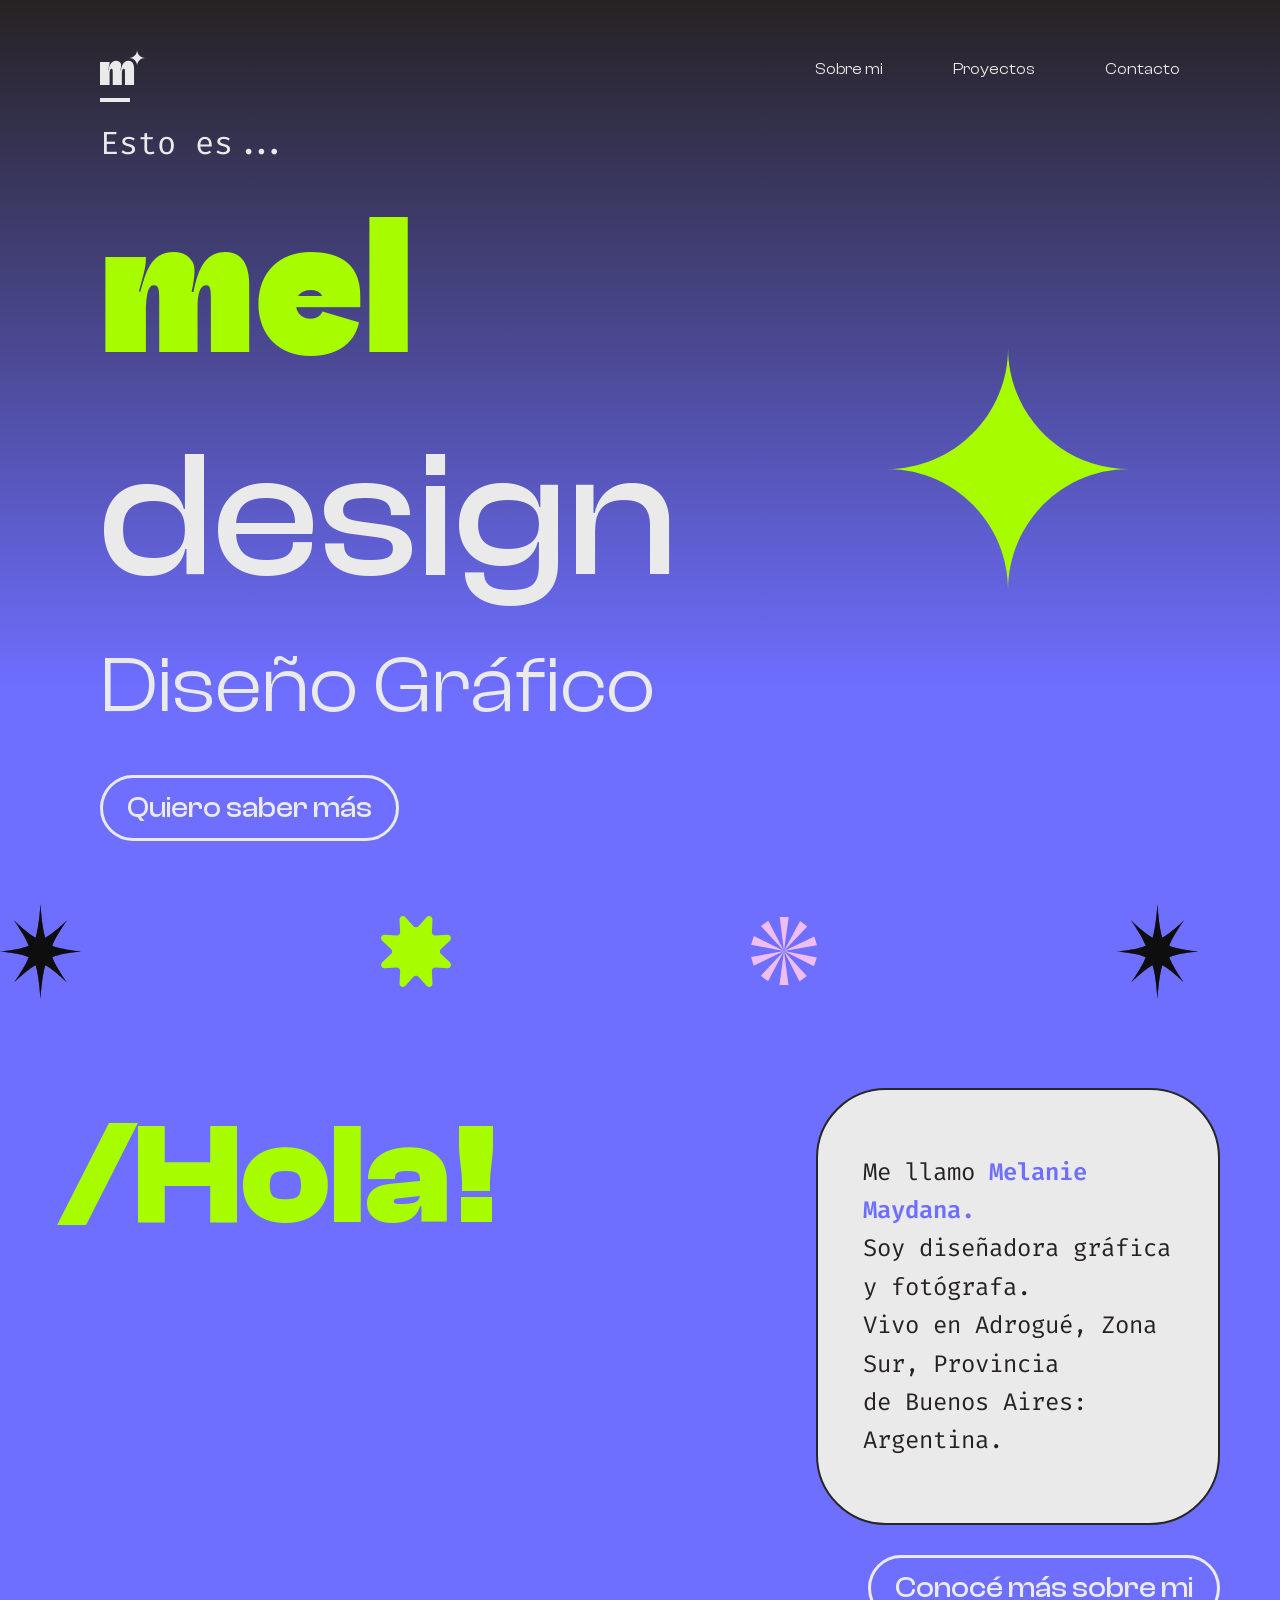
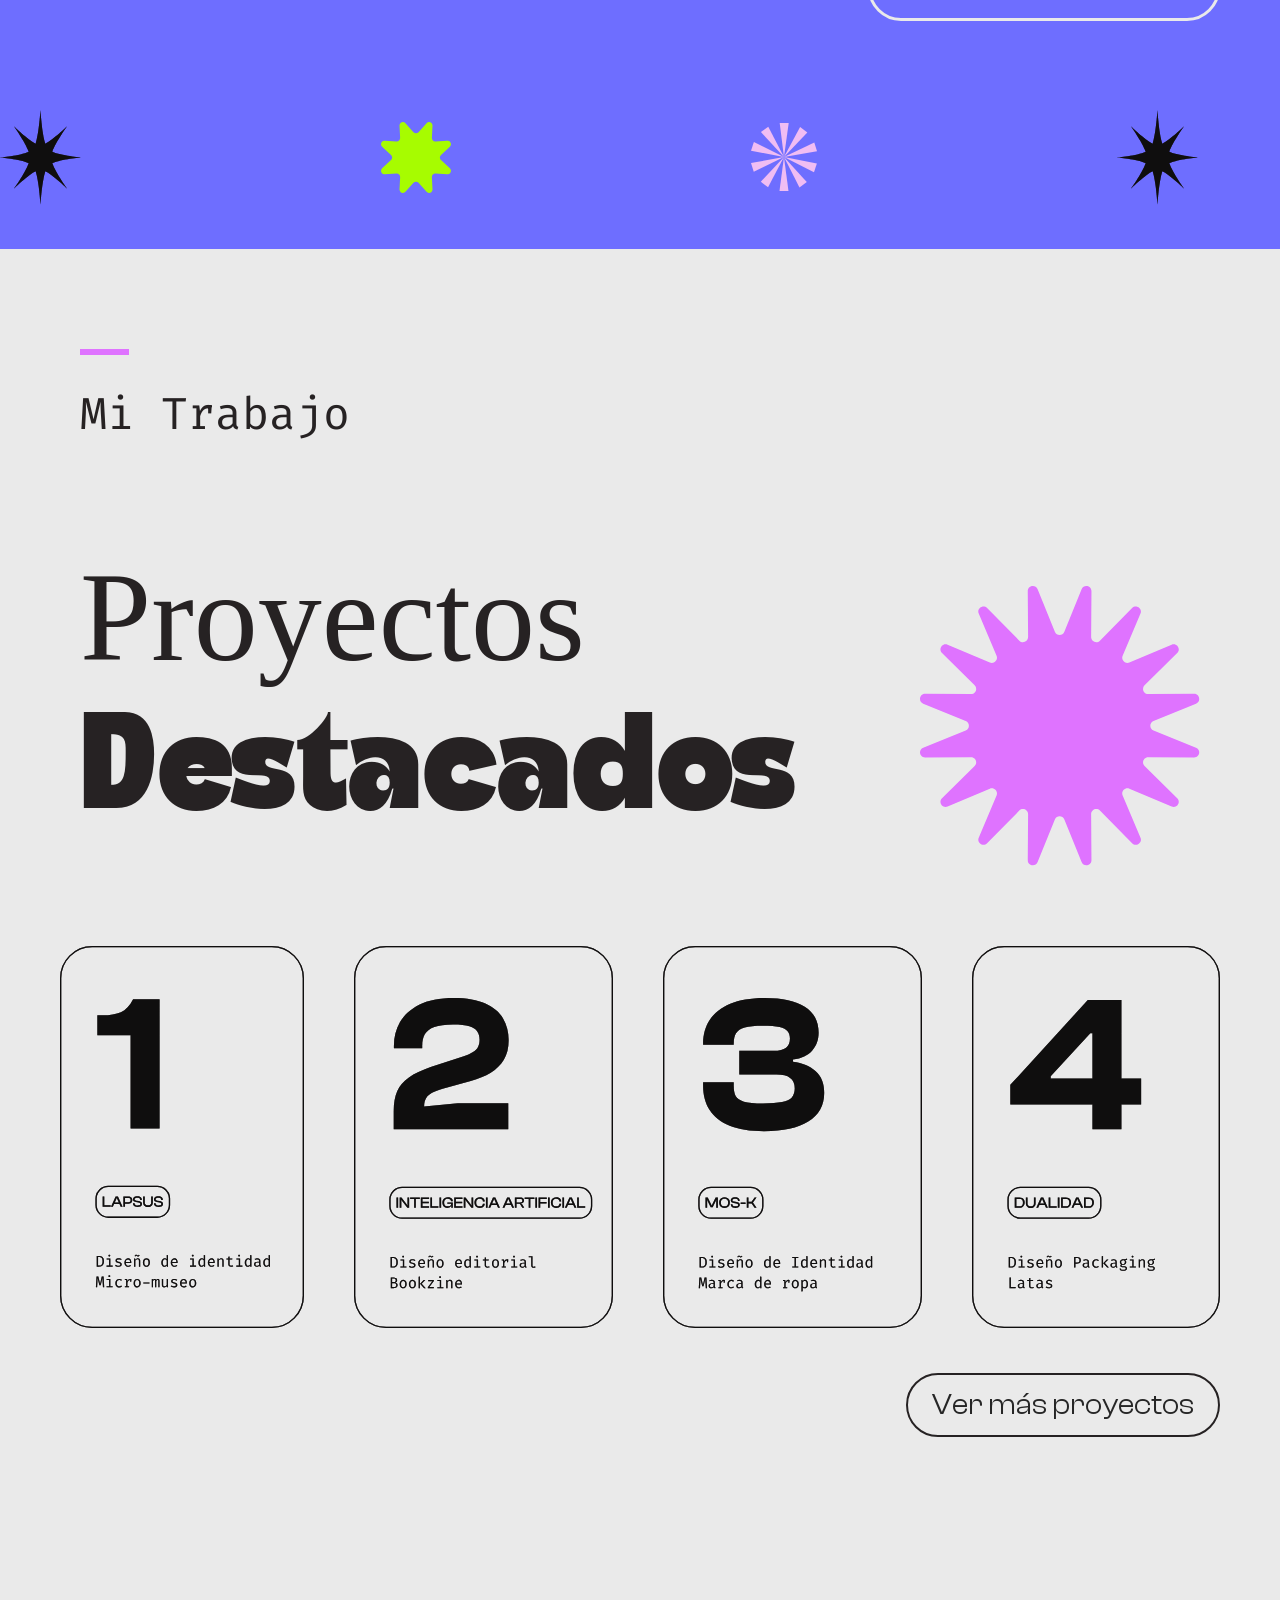
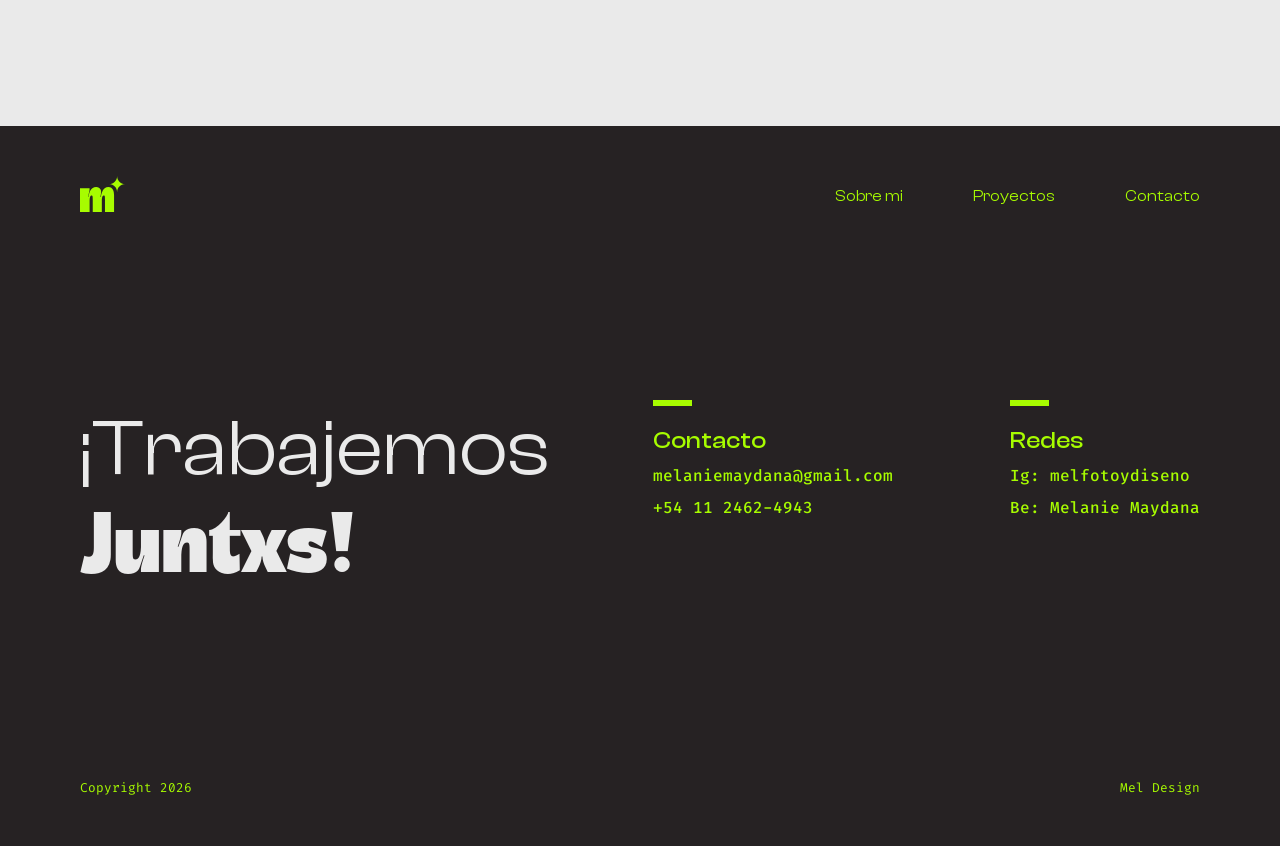
==== index.html @ 126e2e78 "proyectos html nav y hero" ====
<!DOCTYPE html>
<html>

<head>
    <meta charset="utf-8" />
    <title>Mel Design</title>
    <link rel="icon" type="image/xicon" href="img/favicon.ico">
    <link rel="stylesheet" href="estilos.css" />
    <link rel="preconnect" href="https://fonts.googleapis.com">
    <link rel="preconnect" href="https://fonts.gstatic.com" crossorigin>
    <link href="https://fonts.googleapis.com/css2?family=Fira+Code:wght@300..700&display=swap" rel="stylesheet">
    <meta name="viewport" content="width=device-width, initial-scale=1.0">

</head>

<body>

    <header>
        <!--BARRA DE NAVEGACIÓN-->
        <nav>
            <a href="index.html" class="logo">
                <img src="img/index-img/logo-mel-blanco.svg" alt="Logo Mel" width="60px" height="47px">
            </a>

            <button id="menu-hamburguesa" class="menu-hamburguesa">
                <img src="img/index-img/menu-hamburguesa.svg" alt="Abrir menú">
            </button>

            <ul class="nav-links" id="nav-links">
                <li><a href="sobre-mi.html">Sobre mi</a></li>
                <li><a href="proyectos.html">Proyectos</a></li>
                <li><a href="#">Contacto</a></li>
            </ul>
        </nav>

        <!--HERO-->
        <div class="hero">

            <div class="contenido">

                <div class="mini-line"></div>

                <p>Esto es...</p>

                <h1>
                    <span>mel</span> design
                </h1>

                <h2>Diseño Gráfico</h2>

                <a href="#presentacion" class="boton-primario">
                    Quiero saber más
                </a>

            </div>

            <img class="estrella" src="img/index-img/estrella-giratoria.svg" alt="estrella">
        </div>

    </header>

    <main>
        <!--PRESENTACIÓN-->
        <section id="presentacion">
            <!-- fila superior-->
            <div class="slider slider-top">
                <div class="slide-track">
                    <img src="img/index-img/estrella-negra.svg" alt="estrella negra" width="81px" height="95px">
                    <img src="img/index-img/estrella-verde.svg" alt="estrella verde" width="70px" height="70px">
                    <img src="img/index-img/estrella-rosa.svg" alt="estrella rosa" width="66px" height="68px">
                    <img src="img/index-img/estrella-negra.svg" alt="estrella negra" width="81px" height="95px">
                    <img src="img/index-img/estrella-verde.svg" alt="estrella verde" width="70px" height="70px">
                    <img src="img/index-img/estrella-rosa.svg" alt="estrella rosa" width="66px" height="68px">
                    <!-- duplicadas para loop infinito -->
                    <img src="img/index-img/estrella-negra.svg" alt="estrella negra" width="81px" height="95px">
                    <img src="img/index-img/estrella-verde.svg" alt="estrella verde" width="70px" height="70px">
                    <img src="img/index-img/estrella-rosa.svg" alt="estrella rosa" width="66px" height="68px">
                    <img src="img/index-img/estrella-negra.svg" alt="estrella negra" width="81px" height="95px">
                    <img src="img/index-img/estrella-verde.svg" alt="estrella verde" width="70px" height="70px">
                    <img src="img/index-img/estrella-rosa.svg" alt="estrella rosa" width="66px" height="68px">
                </div>
            </div>
            <!--CONTENIDO-->
            <div class="contenido-presentacion">

                <div class="info">
                    <h2>/Hola!</h2>
                    <p>
                        Me llamo <span>Melanie Maydana.</span><br>
                        Soy diseñadora gráfica y fotógrafa.<br>
                        Vivo en Adrogué, Zona Sur, Provincia<br>
                        de Buenos Aires: Argentina.
                    </p>
                </div>

                <a href="sobre-mi.html" class="boton-primario">Conocé más sobre mi</a>

            </div>


            <!-- fila inferior -->
            <div class="slider slider-bottom">
                <div class="slide-track">
                    <img src="img/index-img/estrella-negra.svg" alt="estrella negra" width="81px" height="95px">
                    <img src="img/index-img/estrella-verde.svg" alt="estrella verde" width="70px" height="70px">
                    <img src="img/index-img/estrella-rosa.svg" alt="estrella rosa" width="66px" height="68px">
                    <img src="img/index-img/estrella-negra.svg" alt="estrella negra" width="81px" height="95px">
                    <img src="img/index-img/estrella-verde.svg" alt="estrella verde" width="70px" height="70px">
                    <img src="img/index-img/estrella-rosa.svg" alt="estrella rosa" width="66px" height="68px">
                    <!-- duplicadas para loop infinito -->
                    <img src="img/index-img/estrella-negra.svg" alt="estrella negra" width="81px" height="95px">
                    <img src="img/index-img/estrella-verde.svg" alt="estrella verde" width="70px" height="70px">
                    <img src="img/index-img/estrella-rosa.svg" alt="estrella rosa" width="66px" height="68px">
                    <img src="img/index-img/estrella-negra.svg" alt="estrella negra" width="81px" height="95px">
                    <img src="img/index-img/estrella-verde.svg" alt="estrella verde" width="70px" height="70px">
                    <img src="img/index-img/estrella-rosa.svg" alt="estrella rosa" width="66px" height="68px">
                </div>
            </div>
        </section>

        <!--PROYECTOS DESTACADOS-->
        <section class="proyectos-destacados">
            <div class="titular">
                <div class="izquierda">
                    <div class="mi-trabajo">
                        <div class="mini-line-2"></div>
                        <p>Mi Trabajo</p>
                    </div>
                    <img src="img/index-img/estrella-rosa-oscuro.svg" class="estrella-proyectos" alt="estrella rosa oscuro">
                    <h2><span>Proyectos</span>
                        Destacados</h2>
                </div>
            </div>
        </section>


        <section class="proyectos">


            <div class="cards">
                <!-- TARJETA 1 -->
                <div class="card-1">
                    <div class="card-1-contenido">
                        <img src="img/index-img/card-1.svg" alt="proyecto 1 card" height="467">
                    </div>
                </div>


                <!-- TARJETA 2 -->
                <div class="card-2">
                    <div class="card-2-contenido">
                        <img src="img/index-img/card-2.svg" alt="proyecto 2 card" height="467">
                    </div>
                </div>


                <!-- TARJETA 3 -->
                <div class="card-3">
                    <div class="card-3-contenido">
                        <img src="img/index-img/card-3.svg" alt="proyecto 3 card" height="467">
                    </div>
                </div>


                <!-- TARJETA 4 -->
                <div class="card-4">
                    <div class="card-4-contenido">
                        <img src="img/index-img/card-4.svg" alt="proyecto 4 card" height="467">
                    </div>
                </div>
            </div>


            <a href="#" class="boton-secundario">Ver más proyectos</a>
        </section>
    </main>

    <footer>
        <div class="footer-nav">
            <a href="index.html" class="logo">
                <img src="img/footer-img/logo-mel-verde.svg" alt="Logo Mel" width="60px" height="47px">
            </a>
            <ul class="footer-nav-links">
                <li><a href="sobre-mi.html">Sobre mi</a></li>
                <li><a href="#">Proyectos</a></li>
                <li><a href="#">Contacto</a></li>
            </ul>
        </div>
        <div class="trabajemos-juntos">
            <h3>
                ¡Trabajemos <span>Juntxs!</span>
            </h3>
            <div class="contacto">
                <div class="mini-line-3"></div>
                <h4>Contacto</h4>
                <ul>
                    <li><a href="mailto:melaniemaydana@gmail.com">melaniemaydana@gmail.com</a></li>
                    <li><a href="https://wa.me/1124624943">+54 11 2462-4943</a></li>
                </ul>
            </div>
            <div class="contacto">
                <div class="mini-line-3"></div>
                <h4>Redes</h4>
                <ul>
                    <li><a href="https://instagram.com/melfotoydiseno" target="_blank">Ig: melfotoydiseno</a></li>
                    <li><a href="https://www.behance.net/melumaydana">Be: Melanie Maydana</a></li>
                </ul>
            </div>
        </div>
        <div class="copyright">
            <p>Copyright 2026</p>
            <p>Mel Design</p>
        </div>
    </footer>

    <script>
        const btnHamburguesa = document.getElementById('menu-hamburguesa');
        const navLinks = document.getElementById('nav-links');

        btnHamburguesa.addEventListener('click', () => {
            navLinks.classList.toggle('activo');
        });
    </script>
</body>
---- estilos.css ----
/*CSS Documment*/
@charset "UTF-8";

/*---AJUSTES GENERALES---*/

@font-face {
    font-family: "ClashDisplay-Extralight";
    src: url(fonts/clash-display/clash-displat-extralight.ttf) format(truetype);
    font-weight: 200;
    font-display: swap;
    font-style: normal;
}

@font-face {
    font-family: "ClashDisplay-Light";
    src: url(fonts/clash-display/clash-display-light.ttf) format(truetype);
    font-weight: 300;
    font-display: swap;
    font-style: normal;
}

@font-face {
    font-family: "ClashDisplay-Regular";
    src: url(fonts/clash-display/clash-display-regular.ttf) format(truetype);
    font-weight: 400;
    font-display: swap;
    font-style: normal;
}

@font-face {
    font-family: "ClashDisplay-Medium";
    src: url(fonts/clash-display/clash-display-medium.ttf)format(truetype);
    font-weight: 500;
    font-display: swap;
    font-style: normal;
}

@font-face {
    font-family: "ClashDisplay-Semibold";
    src: url(fonts/clash-display/clash-display-semibold.ttf) format(truetype);
    font-weight: 600;
    font-display: swap;
    font-style: normal;
}

@font-face {
    font-family: "ClashDisplay-Bold";
    src: url(fonts/clash-display/clash-display-bold.ttf) format(truetype);
    font-weight: 700;
    font-display: swap;
    font-style: normal;
}

@font-face {
    font-family: "ClashDisplay-Variable";
    src: url(fonts/clash-display/clash-display-variable.ttf) format(truetype);
    font-weight: 200 700;
    font-display: swap;
    font-style: normal;
}

@font-face {
    font-family: "Dx Lactos";
    src: url(fonts/dxlactos-regular.otf) format(opentype);
    font-weight: normal;
    font-style: normal;
}

p {
    font-family: "Fira Code", monospace;
    font-optical-sizing: auto;
    font-weight: 400;
    font-style: normal;
    font-size: 1.5rem;
}

* {
    box-sizing: border-box;
    margin: 0px;
    padding: 0px;
}

html {
    scroll-behavior: smooth;
}

img {
    max-width: 100%;
    height: auto;
}

body {
    background-color: #eaeaea;
}

/*---AJUSTES ESPECIFICOS---*/

/*---INDEX HTML---*/

/* HEADER */
header {
    background: linear-gradient(0deg, #6E6EFF 20%, #262223 100%);
    display: flex;
    flex-direction: column;
    width: 100%;
    padding: 30px 100px;
}

/* NAVBAR */

nav {
    width: 100%;
    padding: 20px 0px;
    display: flex;
    justify-content: space-between;
    align-items: center;
}

.menu-hamburguesa {
    display: none;
    background: transparent;
    border: none;
    cursor: pointer;
}

/* LOGO */
.logo img {
    width: 45px;
}

/* LINKS */
.nav-links {
    list-style: none;
    display: flex;
    justify-content: flex-end;
    align-items: center;
    gap: 70px;
}

.nav-links a {
    text-decoration: none;
    color: #EAEAEA;
    font-size: 1rem;
    font-family: 'ClashDisplay-Variable';
    font-weight: 400;
    transition: 0.3s;
}

.nav-invertido .nav-links a {
    color: #262223;
}

.nav-invertido .menu-hamburguesa img {
    filter: invert(1);
}

/* HOVER */
nav a:hover {
    color: #a7fc00;
}

.nav-invertido .nav-links a:hover {
    color: #eaeaea;
}

/* HERO */

.hero {
    width: 100%;
    height: 80vh;
    display: flex;
    justify-content: space-between;
    align-items: center;
}

/* CONTENIDO */

.contenido {
    display: flex;
    flex-direction: column;
}

/* LINEA */

.mini-line {
    width: 30px;
    height: 4px;
    background-color: #EAEAEA;
    margin-bottom: 20px;
}

/* TEXTO */

.contenido p {
    color: #EAEAEA;
    font-size: 32px;
    margin-bottom: 20px;
}

.contenido h1 {
    color: #EAEAEA;
    font-family: 'ClashDisplay-Variable';
    font-size: 11.25rem;
    font-weight: 500;
    margin-bottom: 10px;
}

.contenido h1 span {
    color: #a7fc00;
    font-family: 'Dx Lactos';
    font-size: 11.25rem;
}

.contenido h2 {
    color: #EAEAEA;
    font-family: 'ClashDisplay-Variable';
    font-weight: 400;
    font-size: 5rem;
    margin-bottom: 40px;
}

/* BOTON */

.boton-primario {
    width: fit-content;
    padding: 12px 24px;
    border: 3px solid #EAEAEA;
    border-radius: 999px;
    text-decoration: none;
    font-family: 'ClashDisplay-Variable';
    font-size: 1.8rem;
    font-weight: 500;
    color: #EAEAEA;
    transition: 0.3s;
}

.boton-primario:hover {
    background-color: #EAEAEA;
    color: #6E6EFF;
}

/* ESTRELLA */

.estrella {
    animation: girar 8s linear infinite;
    margin-right: 50px;
}

/* PRESENTACIÓN*/
#presentacion {
    height: 110vh;
    max-height: 120vh;
    min-height: 100vh;
    background: #6E6EFF;
    display: flex;
    flex-direction: column;
    align-items: center;
    justify-content: space-around;
}

/* CONTENIDO */

.contenido-presentacion {
    display: flex;
    flex-direction: column;
    align-items: flex-end;
    gap: 30px;
    padding: 0px 60px;

}


.info {
    display: flex;
    justify-content: space-between;
    gap: 35vh;
    align-items: flex-start;
}

/* HOLA */
.info h2 {
    font-family: 'ClashDisplay-Variable';
    font-size: 9rem;
    font-weight: 700;
    color: #a7fc00;
    line-height: normal;
}

/* CAJA */

.info p {
    background: #EAEAEA;
    width: fit-content;
    padding: 63px 45px;
    border: 2px solid #262626;
    border-radius: 70px;
    max-width: 655px;
    font-family: 'Fira Code', monospace;
    font-size: 1.5rem;
    line-height: 1.6;
    color: #262223;
}

.info span {
    color: #6E6EFF;
    font-weight: 600;
}

/* SLIDER INFINITO */
.slider {
    width: 100%;
    overflow: hidden;
}

.slide-track {
    display: flex;
    align-items: center;
    gap: 300px;
    width: max-content;
    animation: scroll 10s linear infinite;
}

.slider-bottom .slide-track {
    animation-direction: reverse;
}

/*PROYECTOS DESTACADOS*/
.proyectos-destacados {
    padding: 100px 80px 50px 80px;
    display: flex;
    flex-direction: column;
    gap: 103px;
}


.titular {
    width: 100%;
    display: flex;
    justify-content: space-between;
    align-items: flex-end;
    position: relative;
}

.titular img {
    animation: girar 10s linear infinite;
}

.mini-line-2 {
    width: 49px;
    height: 6px;
    background: #DF73FF;
}

.mi-trabajo p {
    color: var(--NEGRO-MEL, #262223);
    font-family: "Fira Code";
    font-size: 2.8rem;
    font-style: normal;
    font-weight: 400;
    line-height: normal;
    margin-top: 30px;
}

.izquierda {
    display: flex;
    flex-direction: column;
    justify-content: space-between;
    gap: 104px;
    align-items: flex-start;
    width: 100%;
}

.izquierda h2 {
    display: flex;
    flex-direction: column;
    color: var(--NEGRO-MEL, #262223);
    font-family: "Dx Lactos";
    font-size: 8rem;
    font-style: normal;
    font-weight: 400;
    line-height: 1.4;
}

.izquierda h2 span {
    color: var(--NEGRO-MEL, #262223);
    font-family: "Clash Display Variable";
    font-size: 8rem;
    font-style: normal;
    font-weight: 500;
    line-height: 8.75rem;
}

.estrella-proyectos {
    position: absolute;
    right: 0;
    bottom: 0;
    width: 280px;
    animation: girar 10s linear infinite;
}

.proyectos {
    display: flex;
    flex-direction: column;
    align-items: flex-end;
    padding: 30px 60px;
    gap: 41px;
    height: 90vh;
}

.cards {
    display: flex;
    justify-content: space-between;
    gap: 50px;
}

/*TARJETA 1*/

.card-1 {
    transition: 0.4s ease;
}

.card-1:hover {
    background-image: url("img/index-img/card-1-foto.png");
    transform: scale(1.05);
}

.card-1-contenido {
    transition: opacity 0.3s;
}

.card-1:hover .card-1-contenido {
    opacity: 0;
}

/*TARJETA 2*/

.card-2 {
    transition: 0.4s ease;
}

.card-2:hover {
    background-image: url("img/index-img/card-2-foto.png");
    transform: scale(1.05);
}

.card-2-contenido {
    transition: opacity 0.3s;
}

.card-2:hover .card-2-contenido {
    opacity: 0;
}

/*TARJETA 3*/

.card-3 {
    transition: 0.4s ease;
}

.card-3:hover {
    background-image: url("img/index-img/card-3-foto.png");
    transform: scale(1.05);
}

.card-3-contenido {
    transition: opacity 0.3s;
}

.card-3:hover .card-3-contenido {
    opacity: 0;
}

/*TARJETA 4*/
.card-4 {
    transition: 0.4s ease;
}

.card-4:hover {
    background-image: url("img/index-img/card-4-foto.png");
    transform: scale(1.05);
}

.card-4-contenido {
    transition: opacity 0.3s;
}

.card-4:hover .card-4-contenido {
    opacity: 0;
}


.boton-secundario {
    width: fit-content;
    padding: 12px 24px;
    border: 2px solid #262223;
    border-radius: 999px;
    text-decoration: none;
    font-family: 'ClashDisplay-Variable';
    font-size: 1.8rem;
    font-weight: 400;
    color: #262626;
    transition: 0.3;
}

.boton-secundario:hover {
    border: 2px linear-gradient(90deg, #6E6EFF 20%, #262223 100%);
    background: var(--Gradiente-botones, linear-gradient(90deg, #6E6EFF 20%, #262223 100%));
    color: #EAEAEA;
}

/*FOOTER*/

footer {
    background-color: #262223;
    display: flex;
    flex-direction: column;
    justify-content: space-between;
    height: 80vh;
    padding: 50px 80px;
}

.footer-nav {
    display: flex;
    justify-content: space-between;
    align-items: center;
}

.footer-nav-links {
    display: flex;
    justify-content: flex-end;
    align-items: center;
    gap: 70px;
    list-style: none;
}

.footer-nav-links a {
    color: var(--VERDE-MEL, #A7FC00);
    font-family: "ClashDisplay-Variable";
    font-size: 1rem;
    font-style: normal;
    font-weight: 400;
    text-decoration: none;
    transition: 0.3s;
}

.footer-nav-links a:hover {
    color: #EAEAEA;
}

.trabajemos-juntos {
    display: flex;
    justify-content: space-between;
}

.trabajemos-juntos h3 {
    color: var(--BLANCO-MEL, #EAEAEA);
    font-family: "ClashDisplay-Variable";
    font-size: 4.9795rem;
    font-style: normal;
    font-weight: 400;
    line-height: normal;
    width: 456px;
}

.trabajemos-juntos h3 span {
    font-family: "Dx Lactos"
}

.contacto {
    display: flex;
    flex-direction: column;
    align-items: flex-start;
    gap: 10px;
}

.mini-line-3 {
    width: 39px;
    height: 6px;
    background-color: #A7FC00;
    margin-bottom: 10px;
}

.contacto h4 {
    color: var(--VERDE-MEL, #A7FC00);
    font-family: "ClashDisplay-Variable";
    font-size: 1.5rem;
    font-style: normal;
    font-weight: 500;
    line-height: normal;
}

.contacto ul {
    display: flex;
    flex-direction: column;
    align-items: flex-start;
    gap: 11px;
    align-self: stretch;
    list-style: none;
}

.contacto a {
    color: var(--VERDE-MEL, #A7FC00);
    font-family: "Fira Code";
    font-size: 1rem;
    font-style: normal;
    font-weight: 500;
    line-height: normal;
    text-decoration: none;
}

.copyright {
    display: flex;
    justify-content: space-between;
    align-items: center;
}

.copyright p {
    color: #A7FC00;
    font-family: "Fira Code";
    font-size: 0.8rem;
    font-style: normal;
    font-weight: 400;
    line-height: normal;
}

/*---SOBRE MI HTML---*/

/*HERO SOBRE MI*/

.header-sobre-mi {
    background: linear-gradient(180deg, #DF73FF 0%, #EAEAEA 100%);
}

.header-sobre-mi .contenido p,
.header-sobre-mi .contenido h2 {
    color: #262223;
}

.line-oscura {
    background-color: #262223;
}

.hero-sobre-mi .contenido h2 {
    font-weight: 500;
    line-height: 1.2;
    font-size: 8rem;
}

.hero-sobre-mi .contenido h2 span {
    font-family: 'Dx Lactos', sans-serif;
    font-size: 9rem;
    color: #262223;
}

.ilustracion-gato {
    margin-right: 50px;
}

.boton-flecha {
    position: relative;
    display: inline-block;
    width: 60px;
    height: 60px;
    margin-top: 20px;
    transition: transform 0.3s ease;
}

.boton-flecha:hover {
    transform: translateY(5px);
}

.flecha-normal,
.flecha-hover {
    position: absolute;
    top: 0;
    left: 0;
    width: 100%;
    height: 100%;
    transition: opacity 0.4s ease;
}

.flecha-hover {
    opacity: 0;
}

.boton-flecha:hover .flecha-normal {
    opacity: 0;
}

.boton-flecha:hover .flecha-hover {
    opacity: 1;
}

.contenedor-gatito {
    position: relative;
    margin-right: 50px;
    width: 250px;
    height: 250px;
}

.gatito-base,
.gatito-animado {
    position: absolute;
    top: 0;
    left: 0;
    height: auto;
}

.gatito-animado {
    opacity: 0;
    animation: moverOjos 4s infinite;
}

/*ARTICULO SOBRE MI*/
.sobre-mi-detalle {
    display: flex;
    justify-content: center;
    align-items: center;
    gap: 100px;
    padding: 100px 80px;
    min-height: 100vh;
}

.texto-mel {
    display: flex;
    flex-direction: column;
    gap: 25px;
    max-width: 500px;
}

.texto-mel p {
    font-size: 1.3rem;
    line-height: 1.6;
    color: #262223;
}

.datos-importantes span {
    color: #6E6EFF;
    font-weight: 700;
}

/*SLIDER PERFIL PROFESIONAL*/

.cinta-perfil-profesional {
    background-color: #262223;
    width: 100%;
    padding: 30px 0;
    overflow: hidden;
    display: flex;
    white-space: nowrap;
}

.cinta-track {
    display: flex;
    animation: desplazamientoCinta 15s linear infinite;
}

.cinta-contenido {
    display: flex;
    align-items: center;
    gap: 40px;
    padding-right: 40px;
}

.cinta-contenido h3 {
    font-family: 'ClashDisplay-Bold', sans-serif;
    font-size: 3rem;
    color: #EAEAEA;
    margin: 0;
}


.cinta-contenido img {
    animation: girar 5s linear infinite;
}

/*DESPLEGABLES*/

.seccion-cv {
    width: 100%;
    display: flex;
    flex-direction: column;
    border-top: 2px solid #262223;
}

.bg-verde {
    background-color: #A7FC00;
}

.bg-rosa {
    background-color: #E6A8FF;
}

.bg-violeta {
    background-color: #6E6EFF;
}

.acordeon-item {
    border-bottom: 2px solid #262223;
    overflow: hidden;
}

.acordeon-summary {
    display: flex;
    justify-content: space-between;
    align-items: center;
    padding: 40px 90px;
    cursor: pointer;
}

.acordeon-summary h3 {
    font-family: 'ClashDisplay-Variable', sans-serif;
    font-size: 3rem;
    font-weight: 600;
    color: #262223;
    margin: 0;
}

.icono-acordeon {
    font-family: 'ClashDisplay-Variable', sans-serif;
    font-size: 3rem;
    font-weight: 500;
    color: #262223;
    transition: transform 0.3s ease;
}

.acordeon-details {
    max-height: 0;
    padding: 0 100px;
    opacity: 0;
    transition: max-height 0.4s ease, padding 0.4s ease, opacity 0.4s ease;
    font-family: 'Fira Code', monospace;
    color: #262223;
}

.acordeon-item.activo .acordeon-details {
    max-height: 800px;
    padding-bottom: 60px;
    opacity: 1;
}

.acordeon-item.activo .icono-acordeon {
    transform: rotate(45deg);
}

.cv-entrada {
    display: flex;
    gap: 60px;
    margin-bottom: 40px;
}

.cv-entrada:last-child {
    margin-bottom: 0;
}

.cv-fecha {
    font-weight: 600;
    font-size: 1.1rem;
    min-width: 150px;
}

.cv-info {
    max-width: 600px;
}

.cv-info h4 {
    font-weight: 700;
    font-size: 1.3rem;
    margin-bottom: 10px;
}

.cv-info p {
    font-size: 1rem;
    margin-bottom: 15px;
    line-height: 1.4;
}

.cv-info ul {
    list-style-type: none;
    padding-left: 0;
}

.cv-info ul li {
    font-size: 1rem;
    margin-bottom: 8px;
    position: relative;
    padding-left: 15px;
}

.cv-info ul li::before {
    content: "•";
    position: absolute;
    left: 0;
}

.acordeon-details .herramientas {
    list-style: none;
    display: flex;
    gap: 20px;
}

/*FRASE*/
.frase {
    display: flex;
    justify-content: space-between;
    height: 60vh;
    padding: 80px 100px;
    align-items: center;
    gap: 320px;
    align-self: stretch;
}

.frase p {
    color: #262223;
    font-family: "ClashDisplay-Variable";
    font-size: 2rem;
    font-style: normal;
    font-weight: 400;
    line-height: normal;
}

.frase p strong {
    color: var(--VIOLETA-MEL, #6E6EFF);
    font-family: "ClashDisplay-Variable";
    font-size: 2rem;
    font-style: normal;
    font-weight: 700;
    line-height: normal;
}

/*---PROYECTOS HTML---*/
.header-proyectos {
    background: linear-gradient(180deg, var(--VERDE-MEL, #A7FC00) 0%, #EAEAEA 60.47%);
}

.header-proyectos .contenido p,
.header-proyectos .contenido h2 {
    color: #262223;
}

.hero-proyectos .contenido h2 {
    font-weight: 500;
    line-height: 1.1;
    font-size: 8rem;
}

.hero-proyectos .contenido h2 span {
    font-family: 'Dx Lactos', sans-serif;
    font-size: 8rem;
    color: #262223;
}

.estrella-hero-proyectos {
    position: absolute;
    right: 10%;
    top: 50%;
    transform: translateY(-50%) scale(1); 
    width: 200px;
    z-index: 1;
    animation: pulsarSuave 2s ease-in-out infinite; 
}


/*---ANIMACION---*/

@keyframes scroll {

    from {
        transform: translateX(0);
    }

    to {
        transform: translateX(-50%);
    }
}


@keyframes girar {

    from {
        transform: rotate(0deg);
    }

    to {
        transform: rotate(360deg);
    }
}

@keyframes moverOjos {
    0% {
        opacity: 0;
    }

    40% {
        opacity: 0;
    }

    45% {
        opacity: 1;
    }

    85% {
        opacity: 1;
    }

    90% {
        opacity: 0;
    }

    100% {
        opacity: 0;
    }
}

@keyframes desplazamientoCinta {
    0% {
        transform: translateX(0);
    }

    100% {
        transform: translateX(-50%);
    }
}

@keyframes pulsarSuave {
    0% {
        transform: translateY(-50%) scale(1);
    }
    50% {
        transform: translateY(-50%) scale(1.2);
    }
    100% {
        transform: translateY(-50%) scale(1);
    }
}

/* RESPONSIVE */

@media screen and (max-width: 500px) {

    /* HEADER & NAV */
    header {
        padding: 20px 20px;
    }

    .menu-hamburguesa {
        display: block;
        position: relative;
        z-index: 2000;
    }

    .nav-links {
        display: none;
        flex-direction: column;
        justify-content: flex-end;
        align-items: flex-end;
        position: fixed;
        top: 0px;
        left: 0;
        width: 100vw;
        height: 100vh;
        background-color: #a7fc00;
        padding: 60px 40px;
        gap: 15px;
        z-index: 1000;
        border-bottom: 2px solid #6E6EFF;
    }

    .nav-links.activo {
        display: flex;
    }

    .nav-links li {
        list-style: none;
    }

    .nav-links a {
        color: #262223;
        font-family: 'ClashDisplay-Bold', sans-serif;
        font-size: 2rem;
        text-decoration: none;
        line-height: 1;
        transition: 0.3s;
    }

    .hero {
        flex-direction: column;
        height: auto;
        margin-top: 40px;
        position: relative;
    }

    .contenido {
        width: 100%;
        align-items: flex-start;
    }

    .mini-line {
        margin-bottom: 15px;
    }

    .contenido p {
        font-size: 1.2rem;
    }

    .contenido h1 {
        font-size: 7rem;
        line-height: 0.9;
        margin-top: 130px;
        margin-bottom: 20px;
    }

    .contenido h1 span {
        font-size: 7rem;
        display: block;
    }

    .contenido h2 {
        font-size: 3rem;
        margin-bottom: 30px;
    }


    .estrella {
        position: absolute;
        top: 60px;
        left: 0;
        width: 110px;
        margin-right: 0;
    }

    /* PRESENTACIÓN */
    #presentacion {
        height: auto;
        min-height: 100vh;
        padding: 50px 0;
        gap: 40px;
    }

    .contenido-presentacion {
        padding: 0px 20px;
        gap: 30px;
        align-items: flex-end;
        width: 100%;
    }

    .info {
        flex-direction: column;
        gap: 20px;
        width: 100%;
        align-items: center;
    }

    .info h2 {
        font-size: 6rem;
        line-height: 0.9;
    }

    .info p {
        width: 390px;
        padding: 25px 20px;
        font-size: 1rem;
        border-radius: 30px;
    }

    .boton-primario {
        font-size: 1.125rem;
        padding: 8px 20px;
        border-width: 3px;
    }

    .slide-track {
        gap: 150px;
    }

    .slide-track img {
        height: 50px;
        width: auto;
    }

    /*PROYECTOS DESTACADOS*/
    .proyectos-destacados {
        padding: 60px 20px 20px 20px;
        gap: 60px;
    }

    .titular {
        display: flex;
        flex-direction: column;
        align-items: flex-start;
    }

    .izquierda {
        gap: 15px;
    }

    .mi-trabajo p {
        font-size: 1.2rem;
        margin-top: 15px;
        margin-bottom: 5px;
    }

    .izquierda h2,
    .izquierda h2 span {
        font-size: 3.8rem;
        line-height: 4.5rem;
    }

    .estrella-proyectos {
        position: static;
        width: 110px;
        margin: 10px 0;
    }


    .proyectos {
        height: auto;
        padding: 0 0 50px 20px;
        gap: 40px;
        align-items: flex-end;
    }

    .cards {
        display: flex;
        justify-content: flex-start;
        overflow-x: auto;
        gap: 20px;
        padding-right: 20px;
        scroll-snap-type: x mandatory;
        scrollbar-width: none;
    }

    .card-1-contenido img {
        height: 467px;
    }

    .card-2-contenido img {
        height: 467px;
    }

    .card-3-contenido img {
        height: 467px;
    }

    .card-4-contenido img {
        height: 467px;
    }

    .card-1,
    .card-2,
    .card-3,
    .card-4 {
        min-width: 75%;
        scroll-snap-align: center;
        transform: none;
    }

    .proyectos .boton-secundario {
        margin-right: 20px;
        font-size: 1rem;
        padding: 8px 20px;
    }


    /*FOOTER*/
    footer {
        height: auto;
        padding: 60px 20px 40px 20px;
        gap: 60px;
    }

    .footer-nav {
        flex-direction: column;
        align-items: flex-start;
        gap: 40px;
    }

    .footer-nav-links {
        flex-direction: column;
        align-items: flex-start;
        gap: 20px;
    }

    .footer-nav-links a {
        font-size: 1.2rem;
    }

    .trabajemos-juntos {
        flex-direction: column;
        gap: 50px;
    }

    .trabajemos-juntos h3 {
        width: 100%;
        font-size: 3.5rem;
        line-height: 1.2;
        display: flex;
        flex-direction: column;
    }

    .contacto {
        gap: 15px;
    }

    .contacto ul {
        gap: 15px;
    }

    .contacto a {
        font-size: 0.9rem;
    }

    .copyright {
        flex-direction: column;
        align-items: flex-start;
        margin-top: 20px;
    }

}
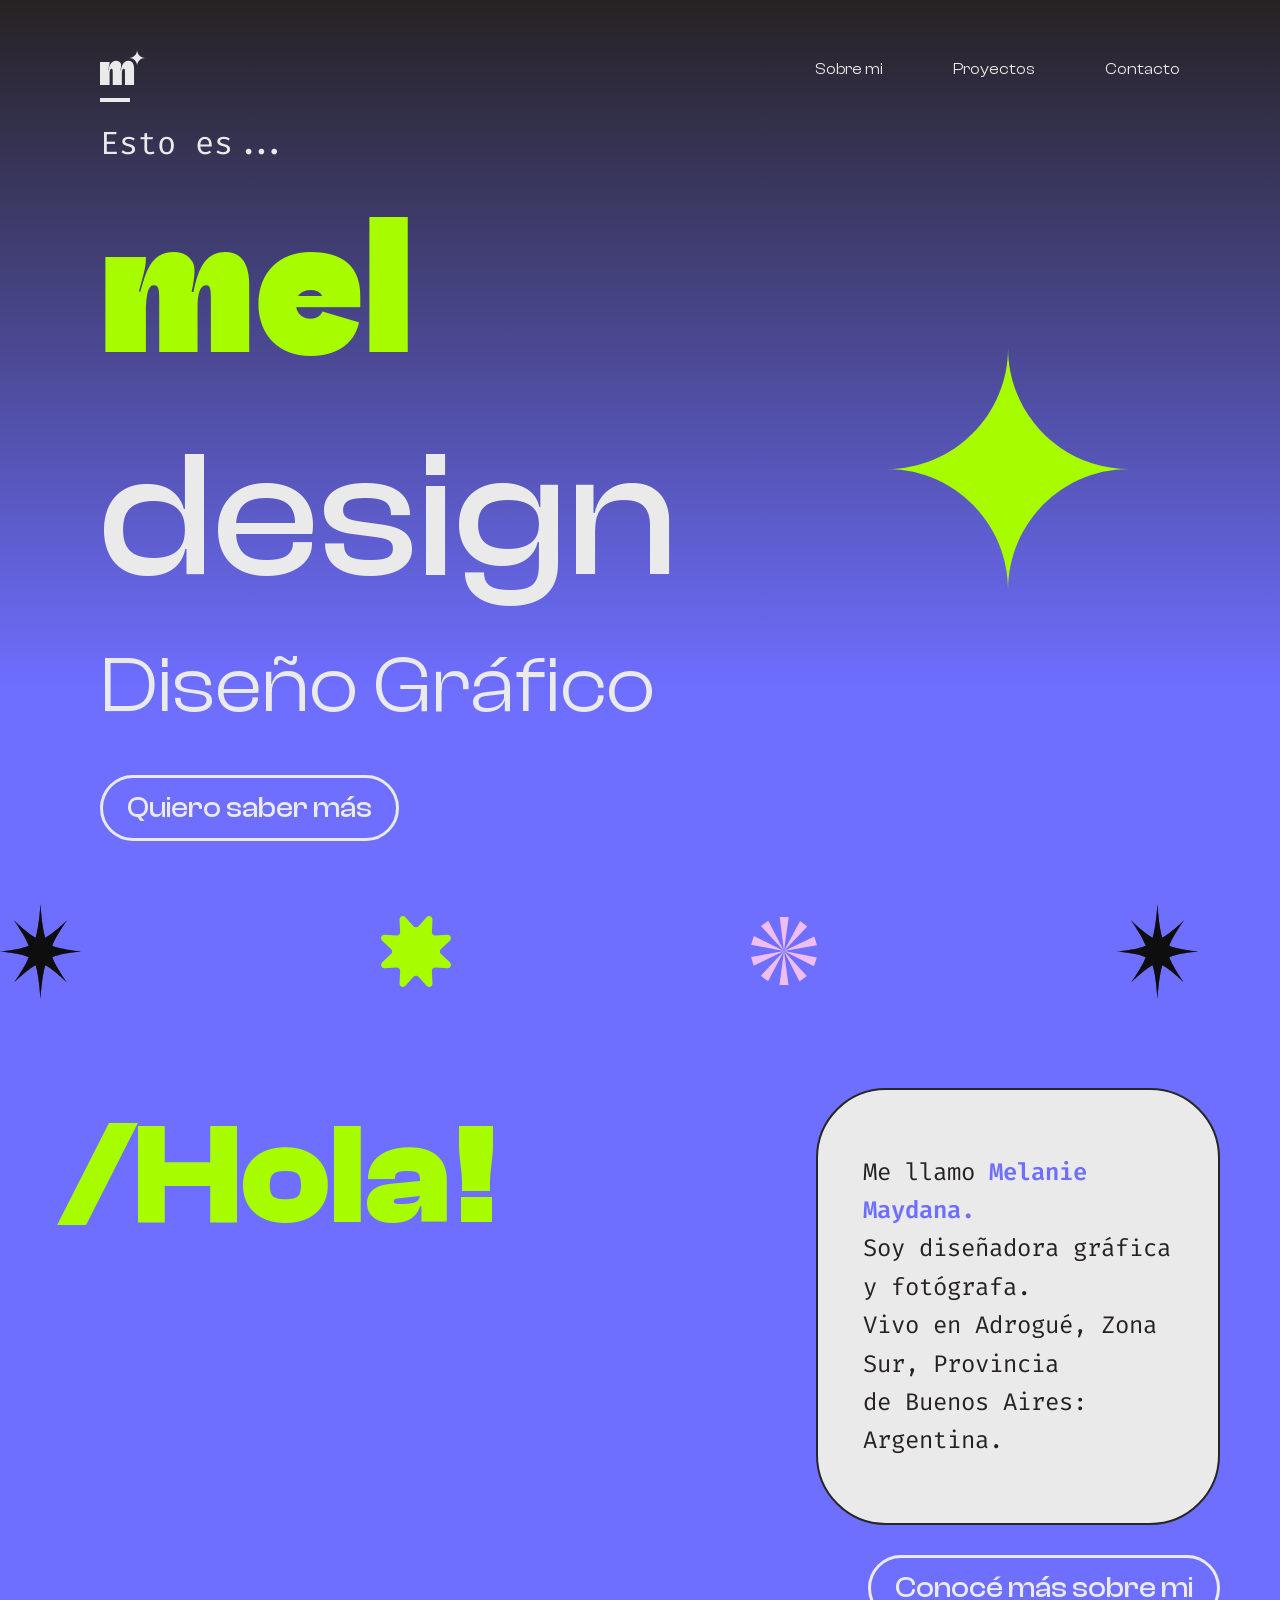
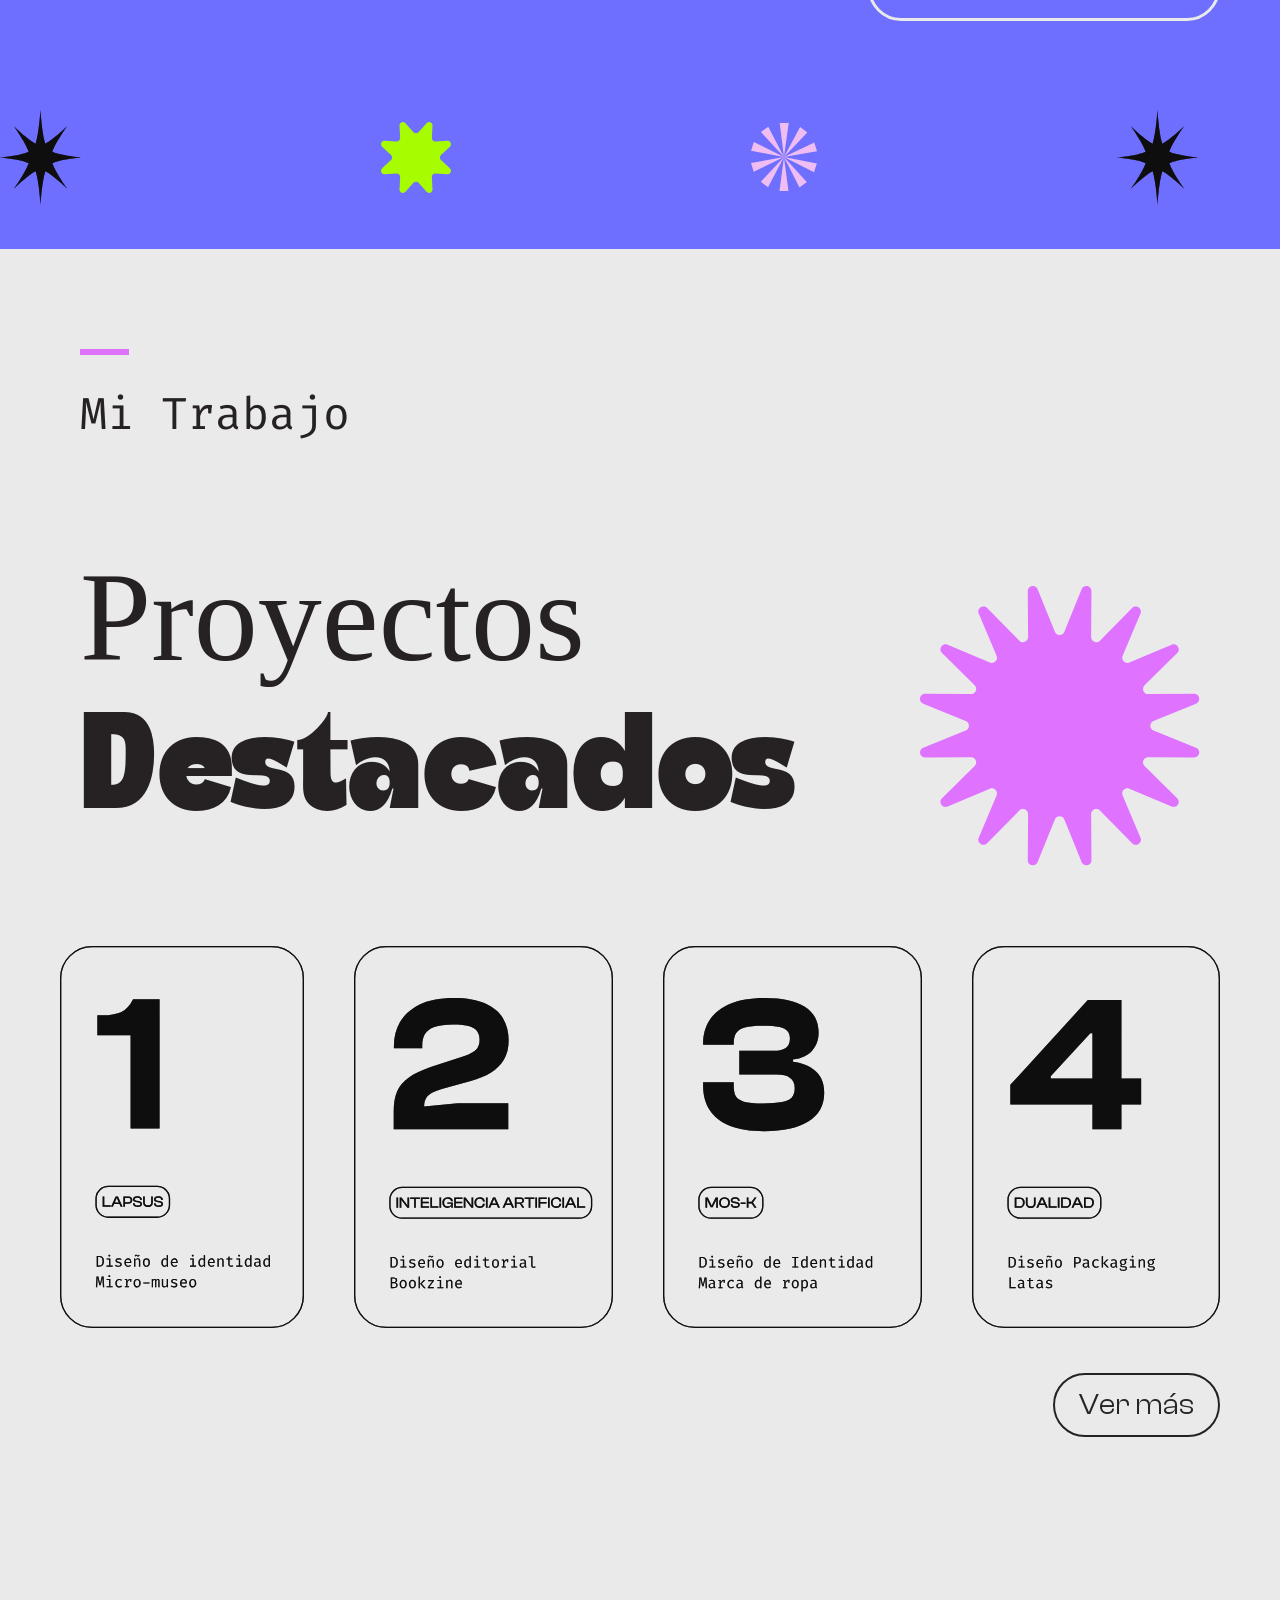
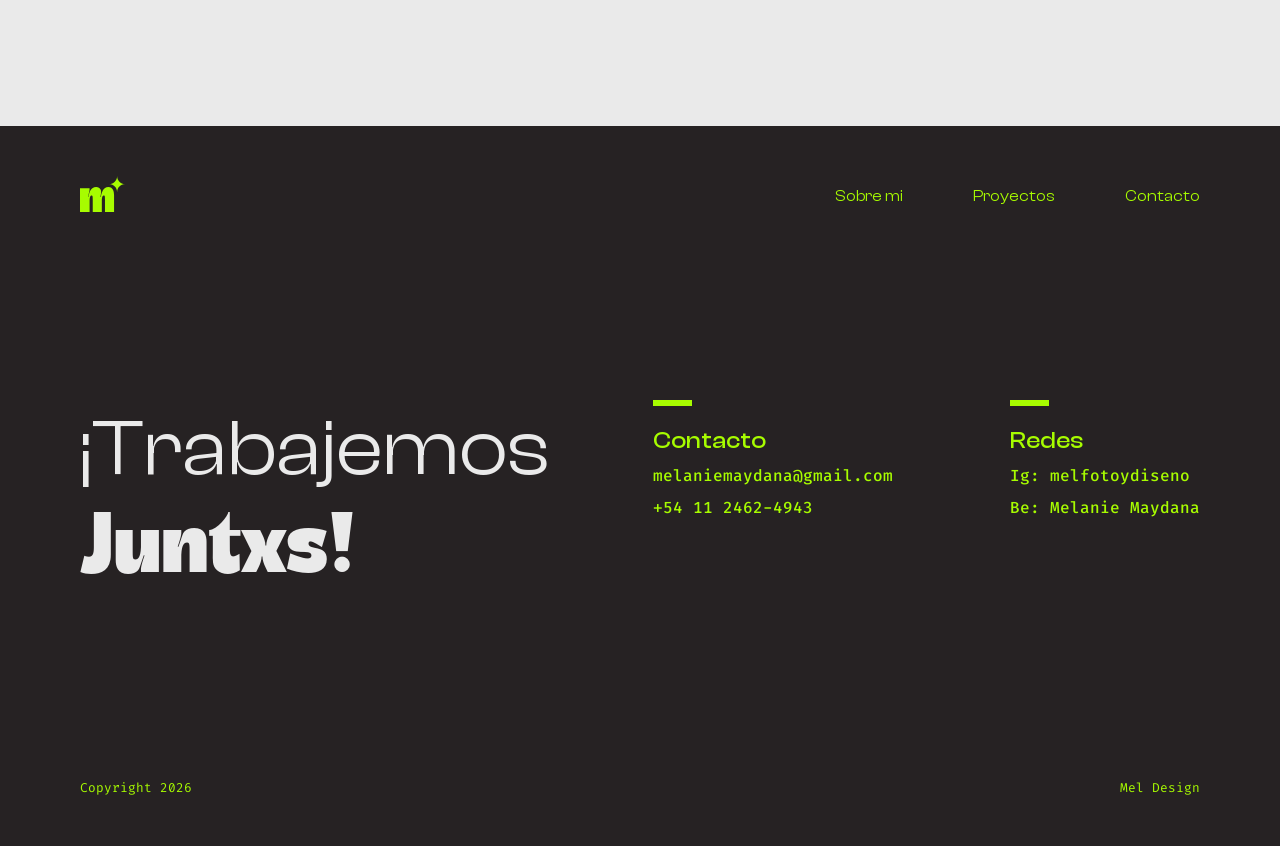
==== commit 660b7aaf: "algunos proyectos" ====
--- a/index.html
+++ b/index.html
@@ -171,7 +171,7 @@
             </div>
 
 
-            <a href="#" class="boton-secundario">Ver más proyectos</a>
+            <a href="#" class="boton-secundario">Ver más</a>
         </section>
     </main>
 
--- a/estilos.css
+++ b/estilos.css
@@ -929,6 +929,8 @@
 }
 
 /*---PROYECTOS HTML---*/
+
+/*NAV Y HERO*/
 .header-proyectos {
     background: linear-gradient(180deg, var(--VERDE-MEL, #A7FC00) 0%, #EAEAEA 60.47%);
 }
@@ -958,6 +960,103 @@
     width: 200px;
     z-index: 1;
     animation: pulsarSuave 2s ease-in-out infinite; 
+}
+
+/*GALERIA DE PROYECTOS*/
+.lista-proyectos {
+    padding: 80px 100px;
+    background-color: #EAEAEA;
+    display: flex;
+    flex-direction: column;
+    gap: 80px;
+}
+
+.proyecto-item {
+    display: flex;
+    flex-direction: column;
+    gap: 30px;
+}
+
+.proyecto-encabezado {
+    display: flex;
+    justify-content: space-between;
+    align-items: flex-end;
+}
+
+.proyecto-titulo {
+    font-family: 'ClashDisplay-Variable', sans-serif;
+    font-size: 5rem;
+    font-weight: 500;
+    color: #262223;
+    margin: 0;
+    line-height: 1;
+}
+
+.proyecto-titulo span {
+    font-weight: 300;
+    margin-right: 15px;
+}
+
+
+.proyecto-tag {
+    font-family: 'ClashDisplay-Variable', sans-serif;
+    font-size: 1.2rem;
+    font-weight: 600;
+    color: #262223;
+    padding: 8px 25px;
+    border-radius: 999px;
+    border: 2px solid #262223;
+}
+
+
+.proyecto-imagen-contenedor {
+    position: relative;
+    width: 100%;
+    border-radius: 40px;
+    overflow: hidden;
+    cursor: pointer;
+    border: 2px solid #262223;
+}
+
+.imagen-estatica,
+.imagen-gif {
+    width: 100%;
+    height: 700px;
+    display: block;
+    object-fit: cover;
+    transition: opacity 0.4s ease;
+}
+
+.imagen-gif {
+    position: absolute;
+    top: 0;
+    left: 0;
+    height: 100%;
+    opacity: 0;
+}
+
+.proyecto-imagen-contenedor.activo .imagen-estatica {
+    opacity: 0;
+}
+
+.proyecto-imagen-contenedor.activo .imagen-gif {
+    opacity: 1;
+}
+
+
+.proyecto-descripcion {
+    font-family: 'Fira Code', monospace;
+    font-size: 1.2rem;
+    color: #262223;
+    max-width: 100%;
+    line-height: 1.5;
+}
+
+.separador-linea {
+    width: 100%;
+    height: 2px;
+    background-color: #262223;
+    margin-top: 20px;
 }
 
 
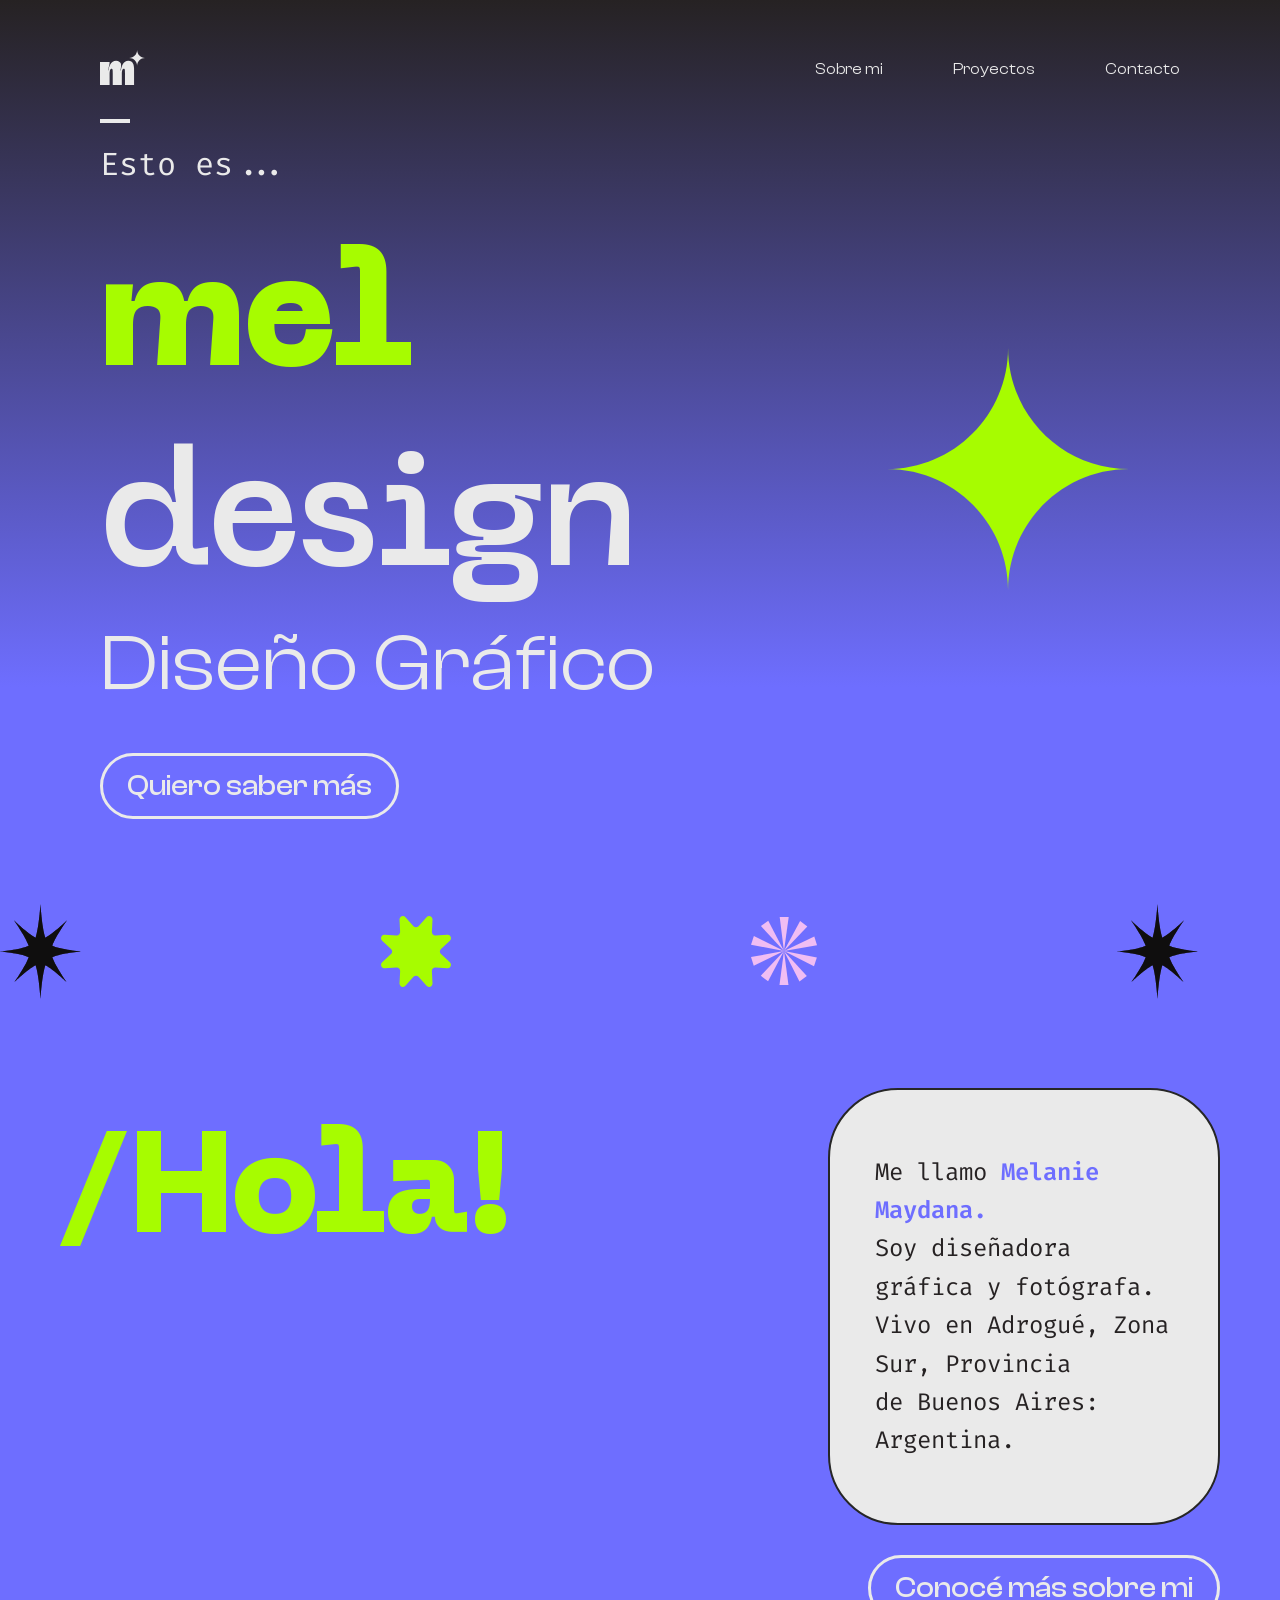
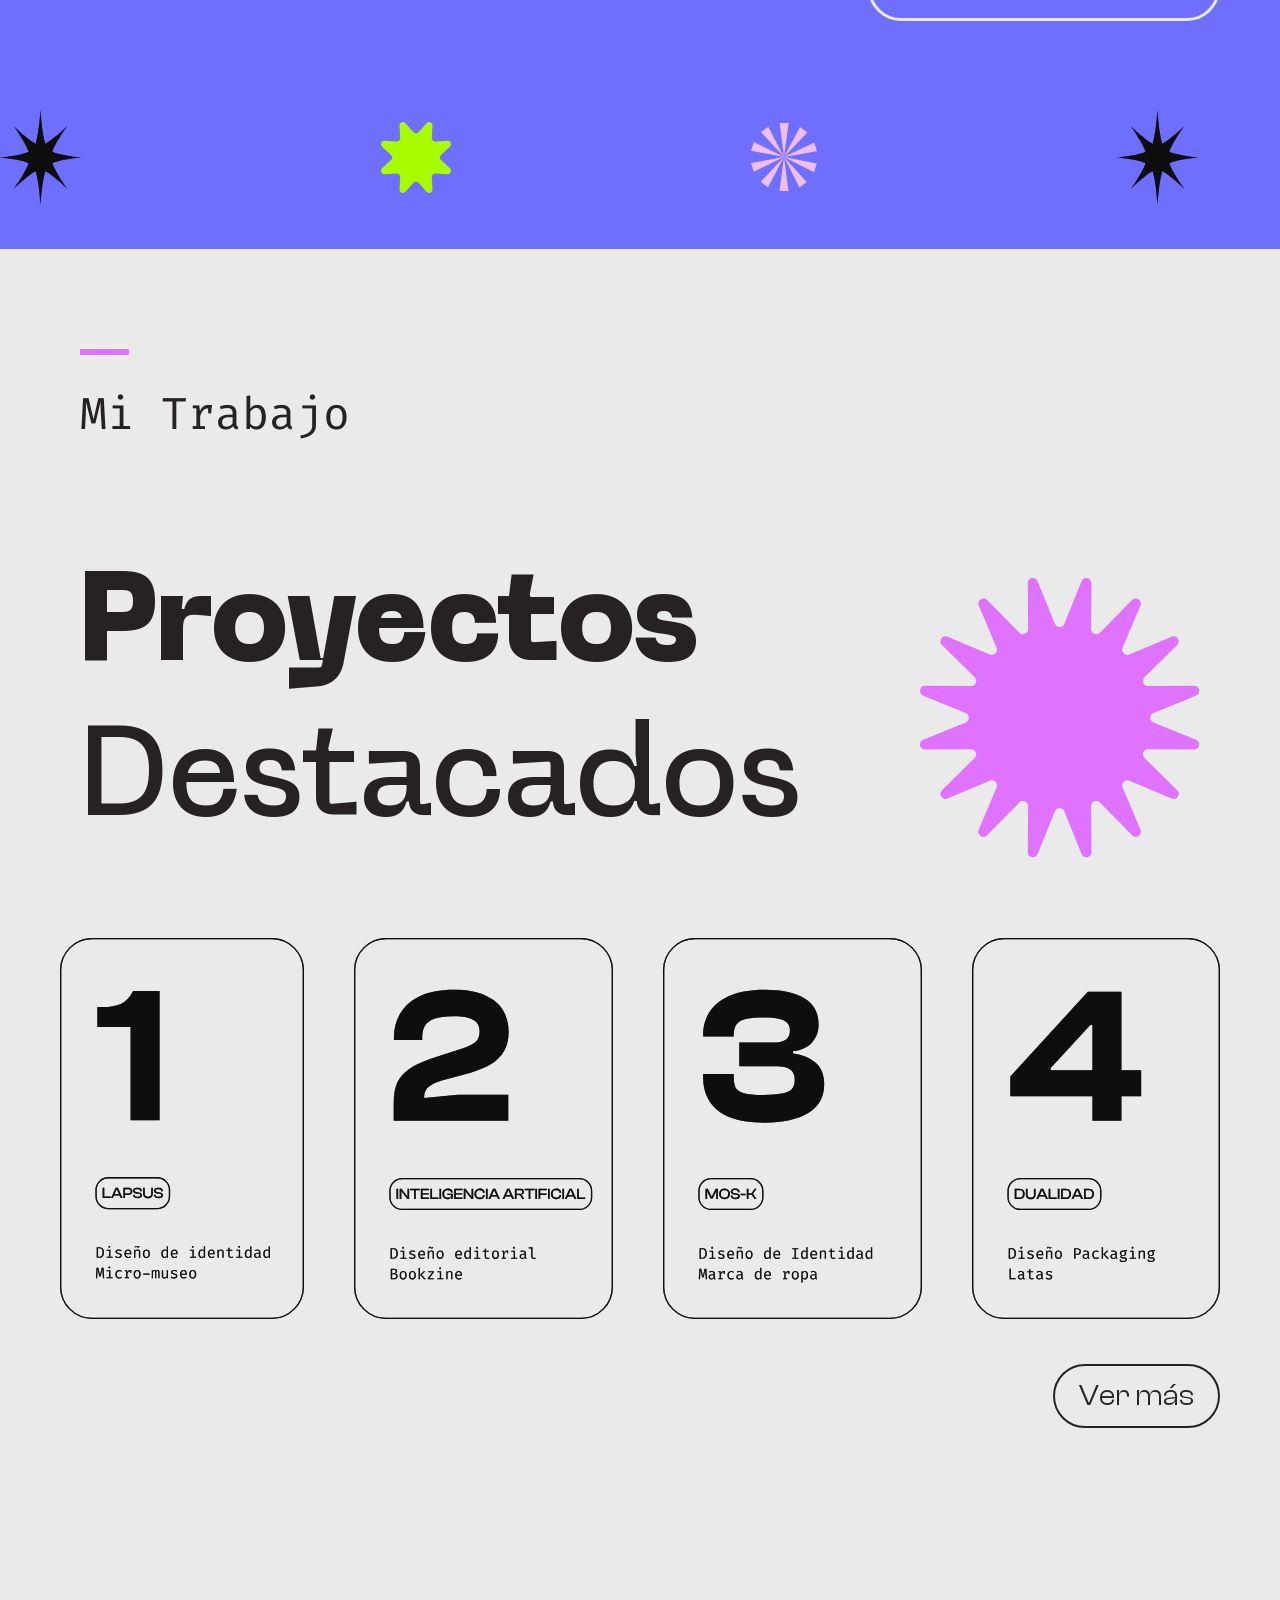
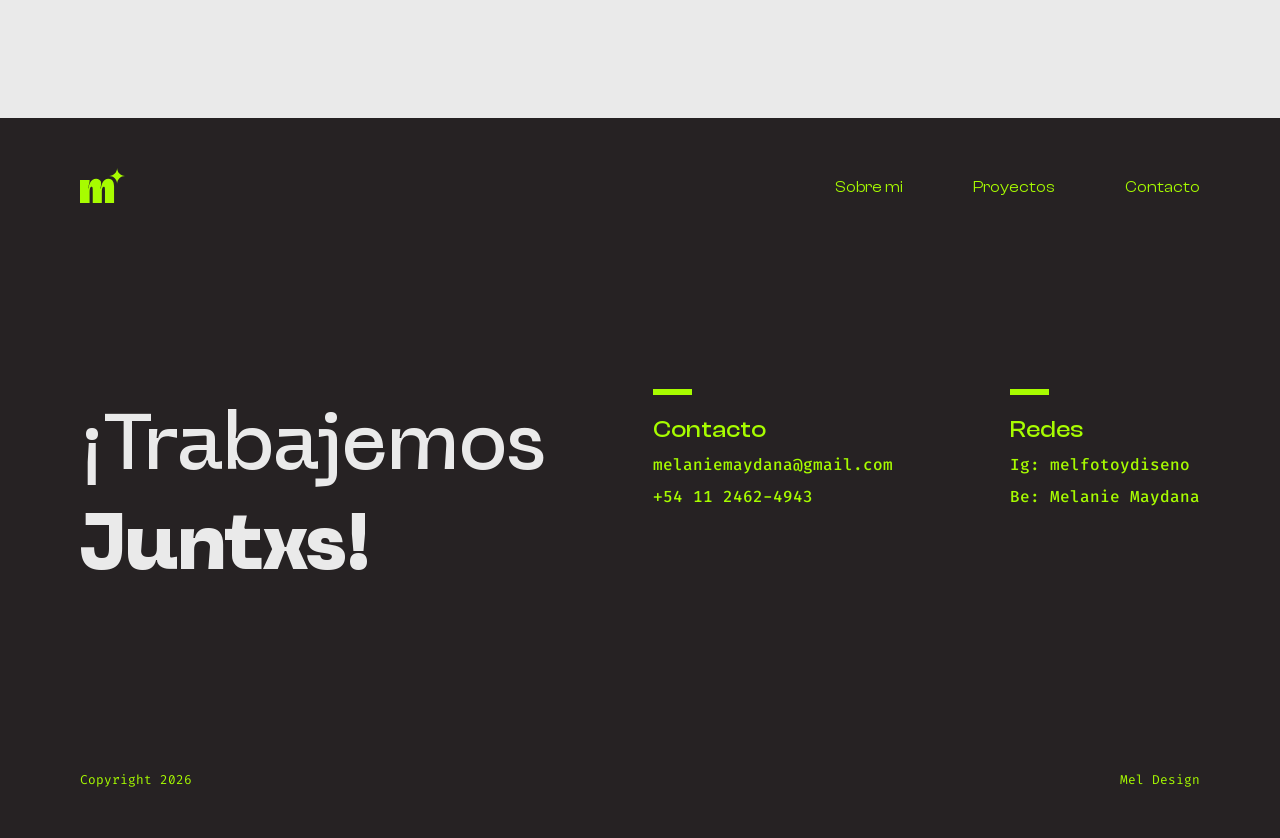
==== commit 6cb85757: "+ proyectos" ====
--- a/index.html
+++ b/index.html
@@ -171,7 +171,7 @@
             </div>
 
 
-            <a href="#" class="boton-secundario">Ver más</a>
+            <a href="proyectos.html" class="boton-secundario">Ver más</a>
         </section>
     </main>
 
@@ -182,7 +182,7 @@
             </a>
             <ul class="footer-nav-links">
                 <li><a href="sobre-mi.html">Sobre mi</a></li>
-                <li><a href="#">Proyectos</a></li>
+                <li><a href="proyectos.html">Proyectos</a></li>
                 <li><a href="#">Contacto</a></li>
             </ul>
         </div>
--- a/estilos.css
+++ b/estilos.css
@@ -60,9 +60,10 @@
 }
 
 @font-face {
-    font-family: "Dx Lactos";
-    src: url(fonts/dxlactos-regular.otf) format(opentype);
-    font-weight: normal;
+    font-family: "Nebulica-Variable";
+    src: url(fonts/nebulica-font-family/nebulica-vf.ttf) format(truetype);
+    font-weight: 100 900;
+    font-display: swap;
     font-style: normal;
 }
 
@@ -199,16 +200,17 @@
 
 .contenido h1 {
     color: #EAEAEA;
-    font-family: 'ClashDisplay-Variable';
-    font-size: 11.25rem;
+    font-family: 'Nebulica-Variable';
+    font-size: 10rem;
     font-weight: 500;
     margin-bottom: 10px;
 }
 
 .contenido h1 span {
     color: #a7fc00;
-    font-family: 'Dx Lactos';
-    font-size: 11.25rem;
+    font-family: 'Nebulica-Variable';
+    font-size: 10rem;
+    font-weight: 900;
 }
 
 .contenido h2 {
@@ -279,9 +281,9 @@
 
 /* HOLA */
 .info h2 {
-    font-family: 'ClashDisplay-Variable';
+    font-family: 'Nebulica-Variable';
     font-size: 9rem;
-    font-weight: 700;
+    font-weight: 900;
     color: #a7fc00;
     line-height: normal;
 }
@@ -374,7 +376,7 @@
     display: flex;
     flex-direction: column;
     color: var(--NEGRO-MEL, #262223);
-    font-family: "Dx Lactos";
+    font-family: "Nebulica-Variable";
     font-size: 8rem;
     font-style: normal;
     font-weight: 400;
@@ -383,11 +385,11 @@
 
 .izquierda h2 span {
     color: var(--NEGRO-MEL, #262223);
-    font-family: "Clash Display Variable";
+    font-family: "Nebulica-Variable";
     font-size: 8rem;
     font-style: normal;
-    font-weight: 500;
-    line-height: 8.75rem;
+    font-weight: 900;
+    line-height: 8.2rem;
 }
 
 .estrella-proyectos {
@@ -554,7 +556,7 @@
 
 .trabajemos-juntos h3 {
     color: var(--BLANCO-MEL, #EAEAEA);
-    font-family: "ClashDisplay-Variable";
+    font-family: "Nebulica-Variable";
     font-size: 4.9795rem;
     font-style: normal;
     font-weight: 400;
@@ -563,7 +565,8 @@
 }
 
 .trabajemos-juntos h3 span {
-    font-family: "Dx Lactos"
+    font-family: "Nebulica-Variable";
+    font-weight: 900;
 }
 
 .contacto {
@@ -641,14 +644,16 @@
 }
 
 .hero-sobre-mi .contenido h2 {
-    font-weight: 500;
+    font-family: "Nebulica-Variable";
+    font-weight: 400;
     line-height: 1.2;
     font-size: 8rem;
 }
 
 .hero-sobre-mi .contenido h2 span {
-    font-family: 'Dx Lactos', sans-serif;
+    font-family: 'Nebulica-Variable', sans-serif;
     font-size: 9rem;
+    font-weight: 900;
     color: #262223;
 }
 
@@ -809,7 +814,7 @@
 }
 
 .acordeon-summary h3 {
-    font-family: 'ClashDisplay-Variable', sans-serif;
+    font-family: 'Nebulica-Variable', sans-serif;
     font-size: 3rem;
     font-weight: 600;
     color: #262223;
@@ -817,7 +822,7 @@
 }
 
 .icono-acordeon {
-    font-family: 'ClashDisplay-Variable', sans-serif;
+    font-family: 'Nebulica-Variable', sans-serif;
     font-size: 3rem;
     font-weight: 500;
     color: #262223;
@@ -941,15 +946,17 @@
 }
 
 .hero-proyectos .contenido h2 {
-    font-weight: 500;
+    font-family: "Nebulica-Variable";
+    font-weight: 400;
     line-height: 1.1;
     font-size: 8rem;
 }
 
 .hero-proyectos .contenido h2 span {
-    font-family: 'Dx Lactos', sans-serif;
+    font-family: 'Nebulica-Variable', sans-serif;
     font-size: 8rem;
     color: #262223;
+    font-weight: 900;
 }
 
 .estrella-hero-proyectos {
@@ -984,16 +991,16 @@
 }
 
 .proyecto-titulo {
-    font-family: 'ClashDisplay-Variable', sans-serif;
+    font-family: 'Nebulica-Variable', sans-serif;
     font-size: 5rem;
-    font-weight: 500;
+    font-weight: 400;
     color: #262223;
     margin: 0;
     line-height: 1;
 }
 
 .proyecto-titulo span {
-    font-weight: 300;
+    font-weight: 900;
     margin-right: 15px;
 }
 
@@ -1005,7 +1012,6 @@
     color: #262223;
     padding: 8px 25px;
     border-radius: 999px;
-    border: 2px solid #262223;
 }
 
 
@@ -1015,6 +1021,7 @@
     border-radius: 40px;
     overflow: hidden;
     cursor: pointer;
+    background-color: #71C0BD;
     border: 2px solid #262223;
 }
 
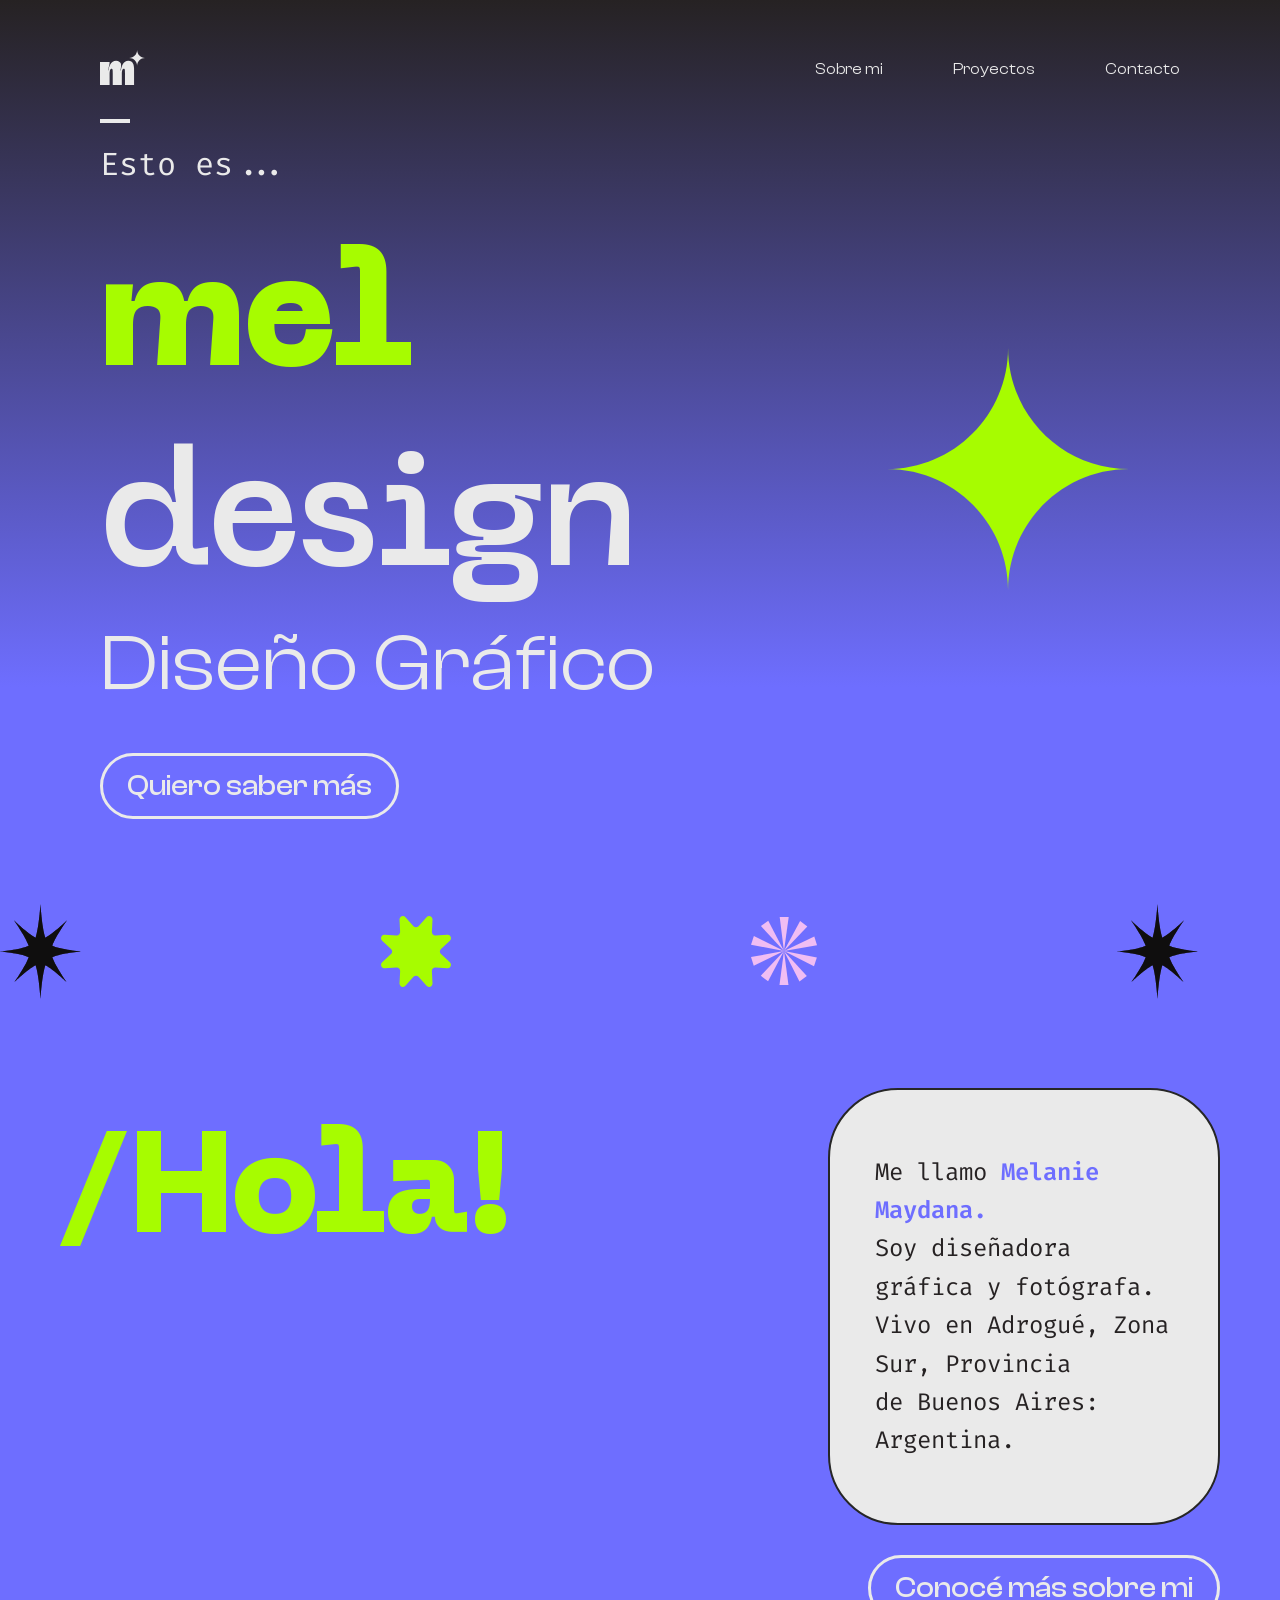
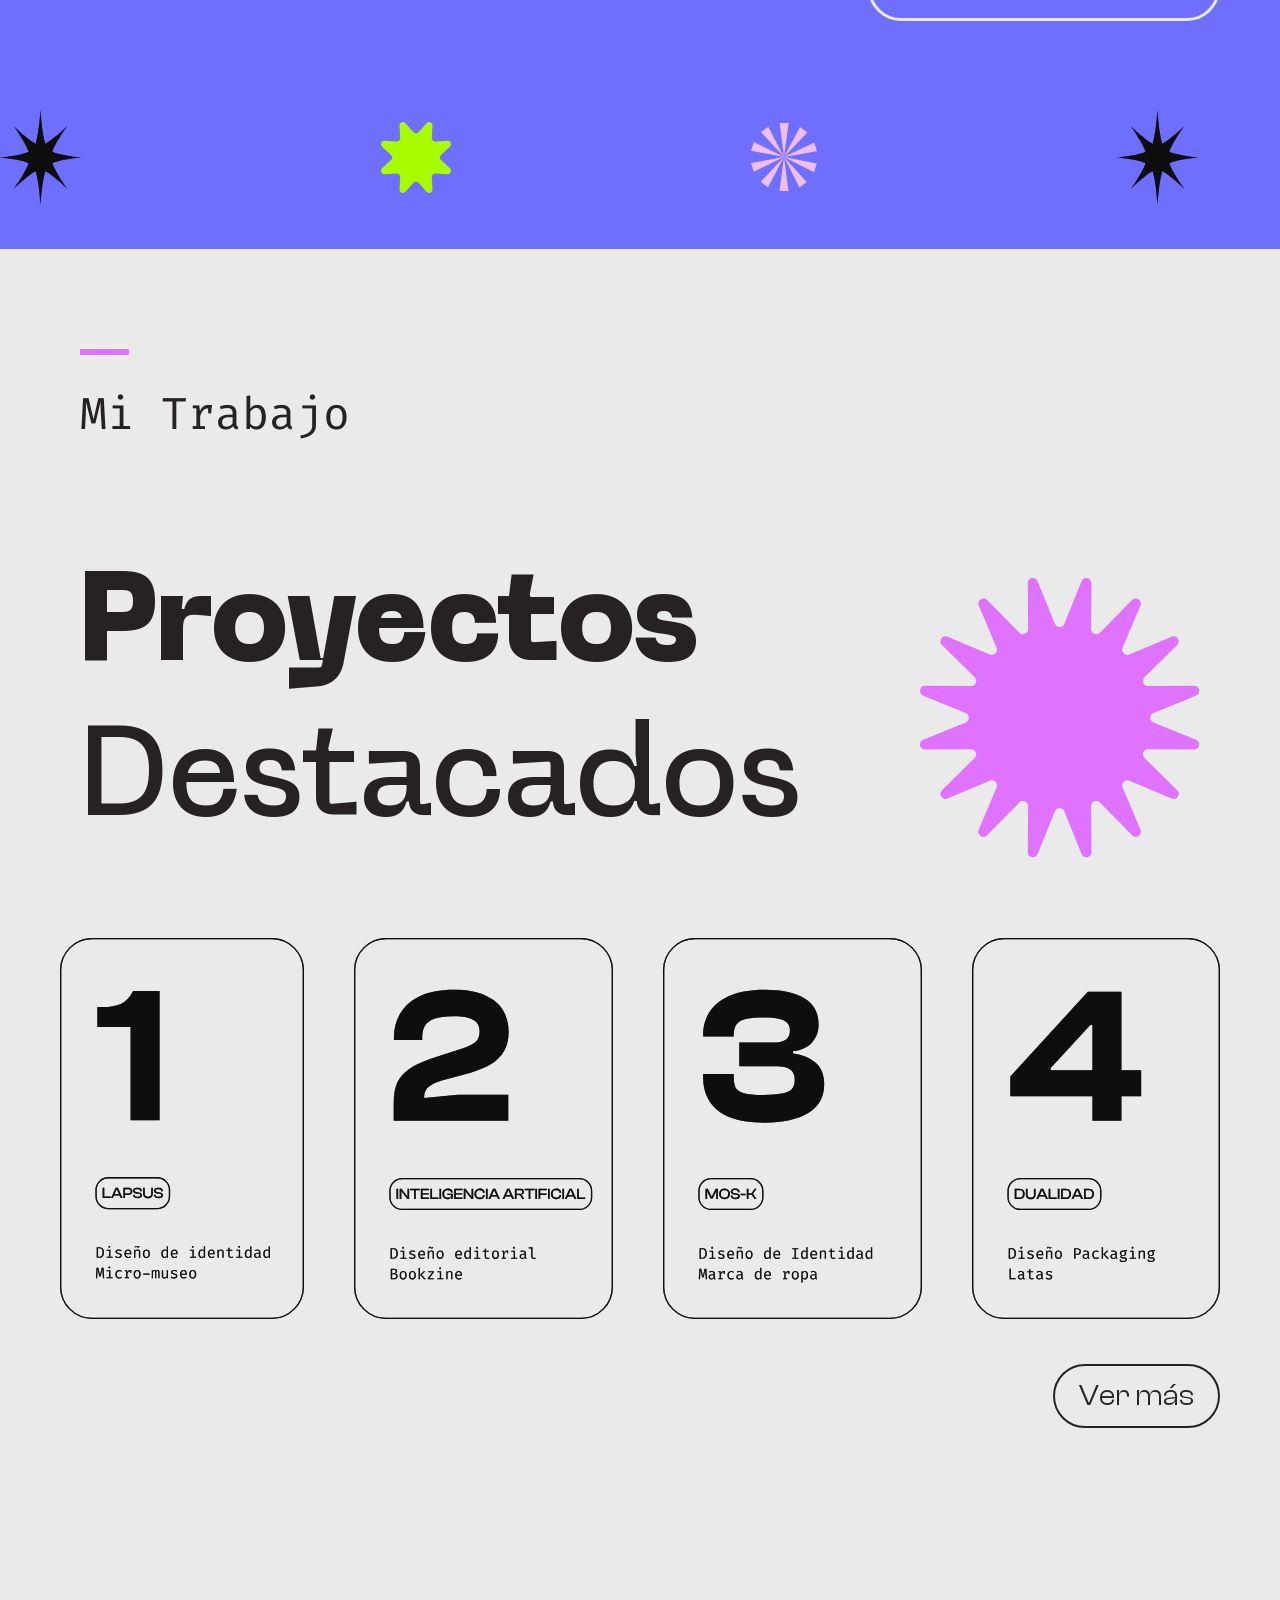
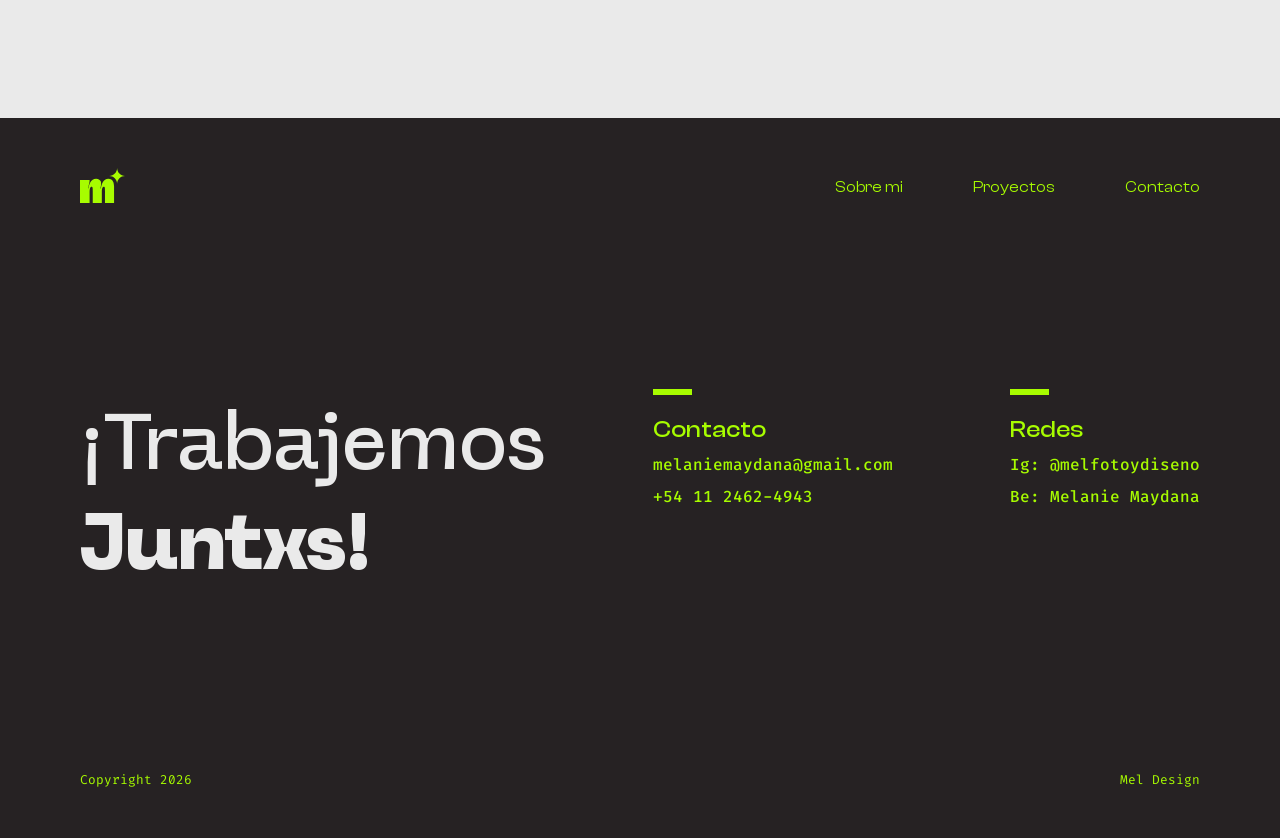
==== commit bfdcaea9: "ultimos detalles" ====
--- a/index.html
+++ b/index.html
@@ -29,7 +29,7 @@
             <ul class="nav-links" id="nav-links">
                 <li><a href="sobre-mi.html">Sobre mi</a></li>
                 <li><a href="proyectos.html">Proyectos</a></li>
-                <li><a href="#">Contacto</a></li>
+                <li><a href="contacto.html">Contacto</a></li>
             </ul>
         </nav>
 
@@ -183,7 +183,7 @@
             <ul class="footer-nav-links">
                 <li><a href="sobre-mi.html">Sobre mi</a></li>
                 <li><a href="proyectos.html">Proyectos</a></li>
-                <li><a href="#">Contacto</a></li>
+                <li><a href="contacto.html">Contacto</a></li>
             </ul>
         </div>
         <div class="trabajemos-juntos">
@@ -202,7 +202,7 @@
                 <div class="mini-line-3"></div>
                 <h4>Redes</h4>
                 <ul>
-                    <li><a href="https://instagram.com/melfotoydiseno" target="_blank">Ig: melfotoydiseno</a></li>
+                    <li><a href="https://instagram.com/melfotoydiseno" target="_blank">Ig: @melfotoydiseno</a></li>
                     <li><a href="https://www.behance.net/melumaydana">Be: Melanie Maydana</a></li>
                 </ul>
             </div>
@@ -213,6 +213,7 @@
         </div>
     </footer>
 
+    <!--JAVASCRIPT-->
     <script>
         const btnHamburguesa = document.getElementById('menu-hamburguesa');
         const navLinks = document.getElementById('nav-links');
--- a/estilos.css
+++ b/estilos.css
@@ -501,11 +501,11 @@
     font-size: 1.8rem;
     font-weight: 400;
     color: #262626;
-    transition: 0.3;
+    transition: 0.3s;
 }
 
 .boton-secundario:hover {
-    border: 2px linear-gradient(90deg, #6E6EFF 20%, #262223 100%);
+    border: transparent;
     background: var(--Gradiente-botones, linear-gradient(90deg, #6E6EFF 20%, #262223 100%));
     color: #EAEAEA;
 }
@@ -1066,6 +1066,181 @@
     margin-top: 20px;
 }
 
+/*---CONTACTO HTML---*/
+
+/*NAV Y HERO*/
+.header-contacto {
+    background: linear-gradient(180deg, #6E6EFF 0%, #EAEAEA 67.01%);
+}
+
+.header-contacto .contenido p,
+.header-contacto .contenido h2 {
+    color: #262223;
+}
+
+.hero-contacto .contenido h2 {
+    font-family: "Nebulica-Variable";
+    font-weight: 400;
+    line-height: 1.1;
+    font-size: 8rem;
+}
+
+.hero-contacto .contenido h2 span {
+    font-family: 'Nebulica-Variable', sans-serif;
+    font-size: 8rem;
+    color: #262223;
+    font-weight: 900;
+}
+
+.descripcion p {
+font-size: 1.5rem;
+}
+
+.hero-contacto {
+    position: relative;
+}
+
+.estrella-hero-contacto {
+    position: absolute;
+    right: 5%;
+    top: 50%;
+    transform: translateY(-50%) rotateY(0deg); 
+    width: 200px;
+    z-index: 1;
+    animation: girarMoneda 4s linear infinite; 
+}
+
+/*FORMULARIO*/
+
+.formulario {
+    padding: 80px 100px;
+    display: flex;
+    justify-content: center;
+}
+
+.formulario-contacto {
+    width: 100%;
+    max-width: 1440px;
+    display: flex;
+    flex-direction: column;
+    gap: 20px;
+}
+
+.fila-form {
+    display: flex;
+    gap: 20px;
+    width: 100%;
+}
+
+.fila-form input {
+    flex: 1;
+}
+
+.formulario-contacto input,
+.formulario-contacto textarea {
+    width: 100%;
+    padding: 18px 25px;
+    background-color: #D0CFCF;
+    border: 2px solid #262223;
+    border-radius: 20px;
+    font-family: 'ClashDisplay-Variable', sans-serif;
+    font-size: 1.1rem;
+    color: #262223;
+    outline: none;
+    transition: border-color 0.3s ease;
+}
+
+.formulario-contacto textarea {
+    height: 350px; 
+    resize: none;
+    border-radius: 16px; 
+}
+
+.formulario-contacto input::placeholder,
+.formulario-contacto textarea::placeholder {
+    color: #262223;
+    opacity: 0.8;
+}
+
+.formulario-contacto input:focus,
+.formulario-contacto textarea:focus {
+    border-color: #6E6EFF;
+    border-width: 2px;
+}
+
+/*POP UP GRACIAS*/
+
+.popup-oculto {
+    display: none;
+}
+
+.popup-activo {
+    display: flex;
+    position: fixed;
+    top: 0;
+    left: 0;
+    width: 100vw;
+    height: 100vh;
+    background-color: rgba(38, 34, 35, 0.8);
+    z-index: 9999;
+    justify-content: center;
+    align-items: center;
+    backdrop-filter: blur(5px);
+}
+
+.popup-contenido {
+    background-color: #EAEAEA;
+    padding: 50px;
+    border-radius: 40px;
+    border: 2px solid #262223;
+    text-align: center;
+    max-width: 500px;
+    width: 90%;
+    display: flex;
+    flex-direction: column;
+    align-items: center;
+    gap: 20px;
+    box-shadow: 10px 10px 0px #A7FC00;
+}
+
+.estrella-popup {
+    animation: pulsarSuave 2s ease-in-out infinite;
+}
+
+.popup-contenido h3 {
+    font-family: 'Nebulica-Variable', sans-serif;
+    font-size: 3.5rem;
+    color: #262223;
+    line-height: 1;
+}
+
+.popup-contenido p {
+    font-family: 'Fira Code', monospace;
+    font-size: 1.1rem;
+    color: #262223;
+    line-height: 1.5;
+}
+
+/* FOOTER CORTO*/
+
+.footer-corto {
+    height: auto;
+    padding: 80px 100px;
+    background-color: #262223;
+    display: flex;
+    justify-content: center;
+}
+
+.columnas-footer {
+    display: flex;
+    justify-content: space-between;
+    width: 100%;
+    max-width: 1440px;
+}
+
+.titulo-oculto {
+    visibility: hidden; 
+}
 
 /*---ANIMACION---*/
 
@@ -1137,6 +1312,17 @@
     }
     100% {
         transform: translateY(-50%) scale(1);
+    }
+}
+
+@keyframes girarMoneda {
+    0% {
+        /* Arranca de frente */
+        transform: translateY(-50%) rotateY(0deg);
+    }
+    100% {
+        /* Da una vuelta completa sobre su eje vertical */
+        transform: translateY(-50%) rotateY(360deg);
     }
 }
 
